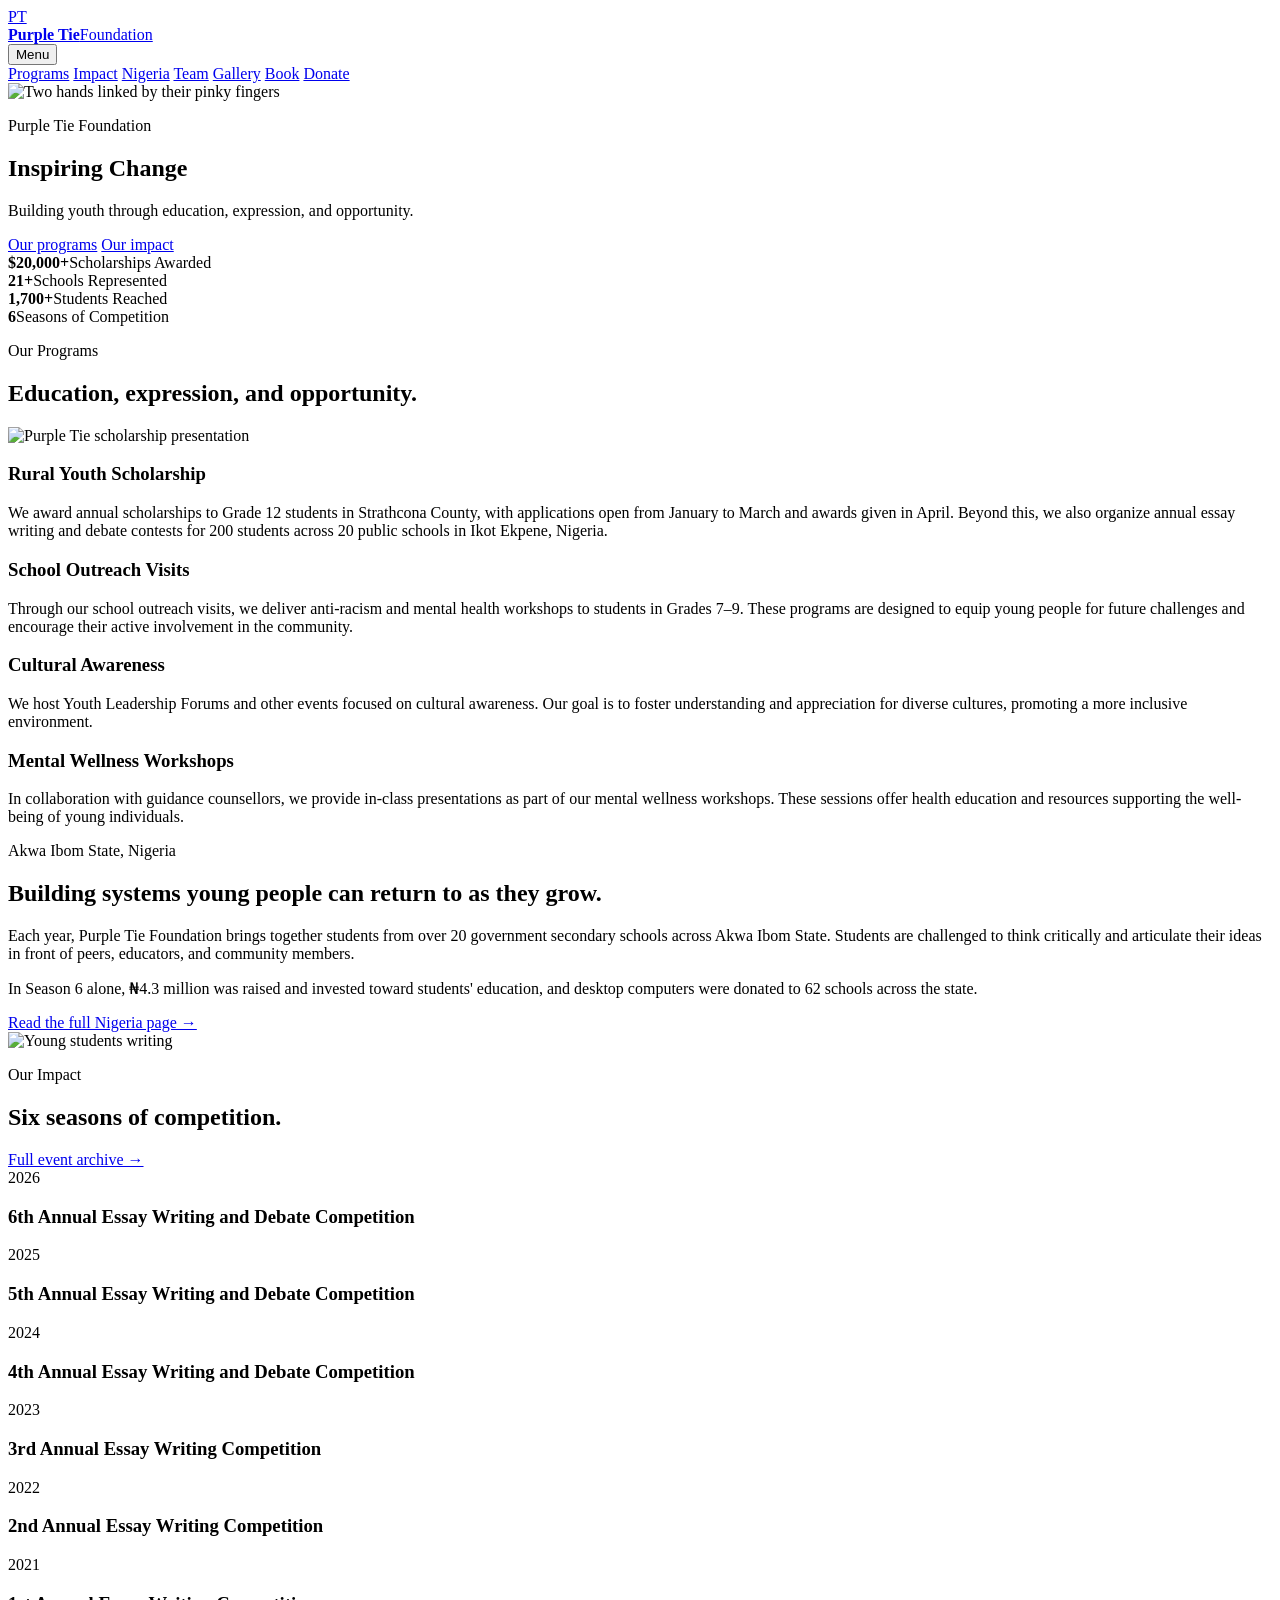
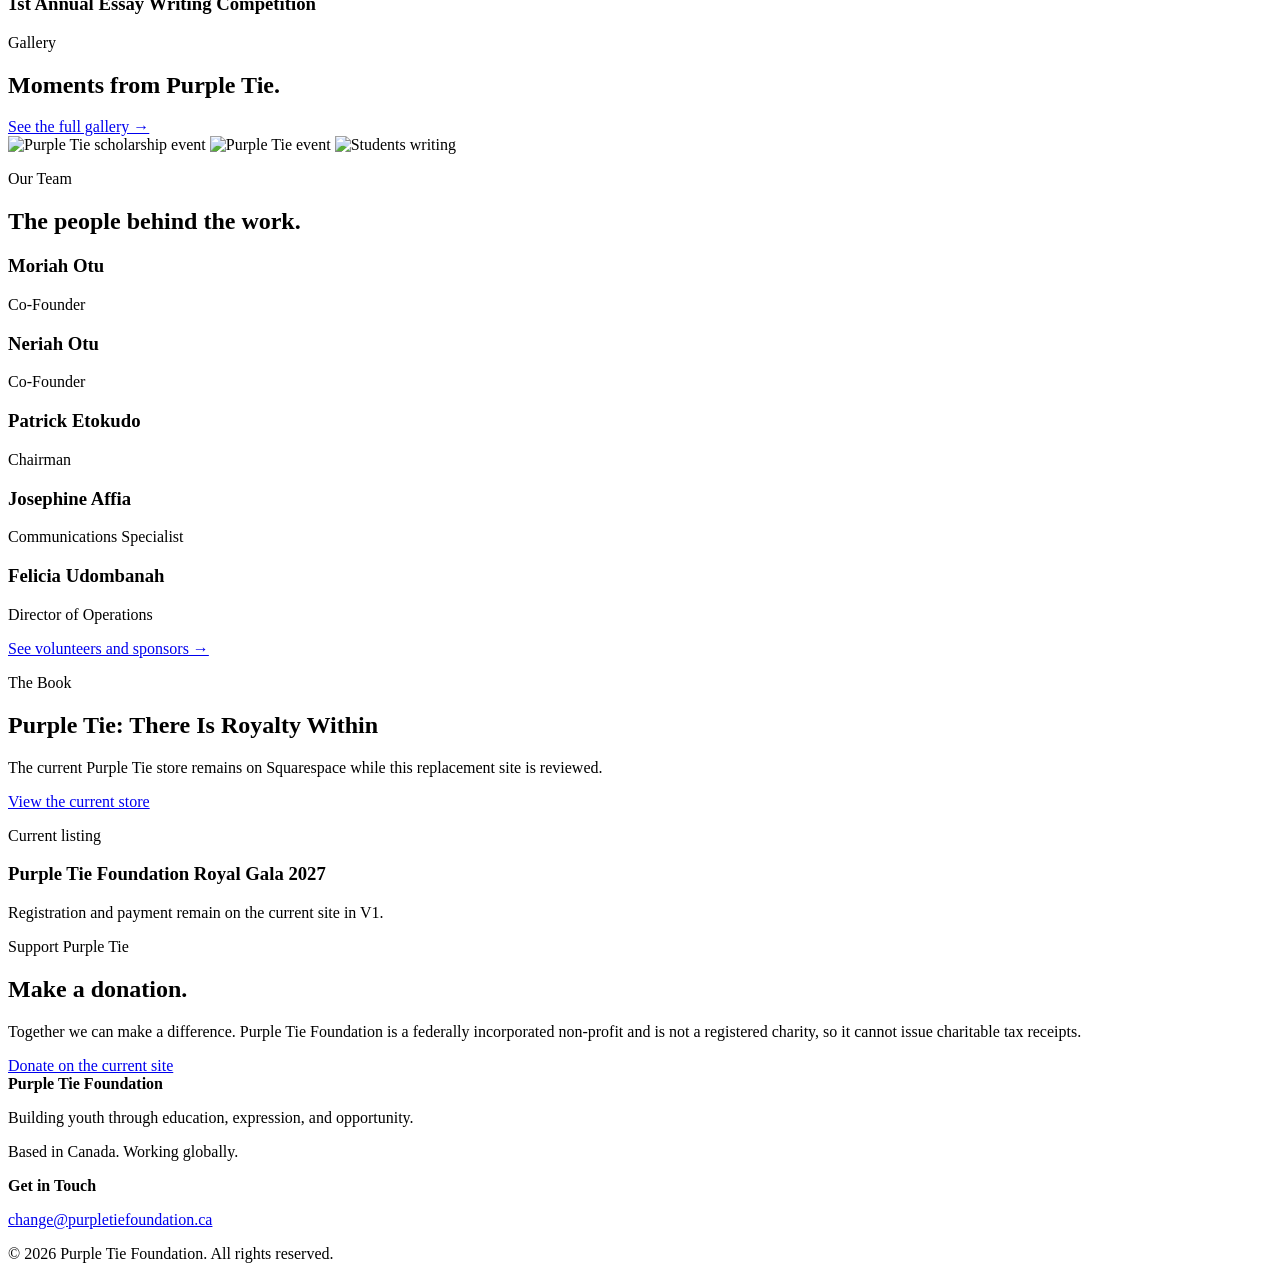
==== index.html @ b8f8f9c7 "Build Purple Tie V1 homepage" ====
<!doctype html>
<html lang="en">
<head>
  <meta charset="utf-8">
  <meta name="viewport" content="width=device-width,initial-scale=1">
  <title>Purple Tie Foundation</title>
  <meta name="description" content="Building youth through education, expression, and opportunity. Based in Canada. Working globally.">
  <link rel="stylesheet" href="styles.css">
</head>
<body>
<header class="site-header">
  <div class="wrap nav-wrap">
    <a class="brand" href="#top" aria-label="Purple Tie Foundation home">
      <div class="brand-lockup">
        <div class="brand-icon">PT</div>
        <div><strong>Purple Tie</strong><span>Foundation</span></div>
      </div>
    </a>
    <button class="menu-btn" aria-expanded="false">Menu</button>
    <nav class="site-nav">
      <a href="#programs">Programs</a>
      <a href="#impact">Impact</a>
      <a href="#nigeria">Nigeria</a>
      <a href="#team">Team</a>
      <a href="#gallery">Gallery</a>
      <a href="#book">Book</a>
      <a class="pill" href="#donate">Donate</a>
    </nav>
  </div>
</header>

<main>
<section id="top" class="hero">
  <img src="https://images.squarespace-cdn.com/content/v1/6232d7e2952a2a7e6d6e3859/1778612240533-BHUPZB5WXFE64J3BZ0YS/image-asset.jpeg" alt="Two hands linked by their pinky fingers">
  <div class="overlay"></div>
  <div class="wrap hero-copy">
    <p class="eyebrow">Purple Tie Foundation</p>
    <h1>Inspiring Change</h1>
    <p>Building youth through education, expression, and opportunity.</p>
    <div class="actions">
      <a class="btn primary" href="#programs">Our programs</a>
      <a class="btn secondary" href="#impact">Our impact</a>
    </div>
  </div>
</section>

<section class="stats">
  <div class="wrap stats-grid">
    <div><strong>$20,000+</strong><span>Scholarships Awarded</span></div>
    <div><strong>21+</strong><span>Schools Represented</span></div>
    <div><strong>1,700+</strong><span>Students Reached</span></div>
    <div><strong>6</strong><span>Seasons of Competition</span></div>
  </div>
</section>

<section id="programs" class="section">
  <div class="wrap">
    <div class="section-intro">
      <p class="eyebrow purple">Our Programs</p>
      <h2>Education, expression, and opportunity.</h2>
    </div>
    <div class="program-grid">
      <article class="program feature">
        <img src="https://images.squarespace-cdn.com/content/v1/6232d7e2952a2a7e6d6e3859/8903e70a-5814-4324-984a-b84e3a9d765e/3c7d9830-f735-4ca2-94e5-3e900692ad27.JPG" alt="Purple Tie scholarship presentation">
        <div class="program-copy">
          <h3>Rural Youth Scholarship</h3>
          <p>We award annual scholarships to Grade 12 students in Strathcona County, with applications open from January to March and awards given in April. Beyond this, we also organize annual essay writing and debate contests for 200 students across 20 public schools in Ikot Ekpene, Nigeria.</p>
        </div>
      </article>
      <article class="program"><div class="program-copy"><h3>School Outreach Visits</h3><p>Through our school outreach visits, we deliver anti-racism and mental health workshops to students in Grades 7–9. These programs are designed to equip young people for future challenges and encourage their active involvement in the community.</p></div></article>
      <article class="program"><div class="program-copy"><h3>Cultural Awareness</h3><p>We host Youth Leadership Forums and other events focused on cultural awareness. Our goal is to foster understanding and appreciation for diverse cultures, promoting a more inclusive environment.</p></div></article>
      <article class="program"><div class="program-copy"><h3>Mental Wellness Workshops</h3><p>In collaboration with guidance counsellors, we provide in-class presentations as part of our mental wellness workshops. These sessions offer health education and resources supporting the well-being of young individuals.</p></div></article>
    </div>
  </div>
</section>

<section id="nigeria" class="section dark">
  <div class="wrap split">
    <div>
      <p class="eyebrow lilac">Akwa Ibom State, Nigeria</p>
      <h2>Building systems young people can return to as they grow.</h2>
      <p>Each year, Purple Tie Foundation brings together students from over 20 government secondary schools across Akwa Ibom State. Students are challenged to think critically and articulate their ideas in front of peers, educators, and community members.</p>
      <p>In Season 6 alone, ₦4.3 million was raised and invested toward students' education, and desktop computers were donated to 62 schools across the state.</p>
      <a href="https://purpletie.ca/nigeria" class="text-link">Read the full Nigeria page →</a>
    </div>
    <img src="https://images.squarespace-cdn.com/content/v1/6232d7e2952a2a7e6d6e3859/1747883293869-VFDRYQ2UCOYROM2A7HN0/unsplash-image-O5EMzfdxedg.jpg" alt="Young students writing">
  </div>
</section>

<section id="impact" class="section">
  <div class="wrap">
    <div class="section-intro row">
      <div><p class="eyebrow purple">Our Impact</p><h2>Six seasons of competition.</h2></div>
      <a href="https://purpletie.ca/impact" class="text-link">Full event archive →</a>
    </div>
    <div class="timeline">
      <article><span>2026</span><h3>6th Annual Essay Writing and Debate Competition</h3></article>
      <article><span>2025</span><h3>5th Annual Essay Writing and Debate Competition</h3></article>
      <article><span>2024</span><h3>4th Annual Essay Writing and Debate Competition</h3></article>
      <article><span>2023</span><h3>3rd Annual Essay Writing Competition</h3></article>
      <article><span>2022</span><h3>2nd Annual Essay Writing Competition</h3></article>
      <article><span>2021</span><h3>1st Annual Essay Writing Competition</h3></article>
    </div>
  </div>
</section>

<section id="gallery" class="section soft">
  <div class="wrap">
    <div class="section-intro row">
      <div><p class="eyebrow purple">Gallery</p><h2>Moments from Purple Tie.</h2></div>
      <a href="https://purpletie.ca/gallery" class="text-link">See the full gallery →</a>
    </div>
    <div class="gallery">
      <img src="https://images.squarespace-cdn.com/content/v1/6232d7e2952a2a7e6d6e3859/8903e70a-5814-4324-984a-b84e3a9d765e/3c7d9830-f735-4ca2-94e5-3e900692ad27.JPG" alt="Purple Tie scholarship event">
      <img src="https://images.squarespace-cdn.com/content/v1/6232d7e2952a2a7e6d6e3859/e975f7cb-7418-40a0-b34a-29a72ca62931/websize-Pelumiark_27-05-2024-07-22-29-Edit.jpg" alt="Purple Tie event">
      <img src="https://images.squarespace-cdn.com/content/v1/6232d7e2952a2a7e6d6e3859/1747883293869-VFDRYQ2UCOYROM2A7HN0/unsplash-image-O5EMzfdxedg.jpg" alt="Students writing">
    </div>
  </div>
</section>

<section id="team" class="section">
  <div class="wrap">
    <div class="section-intro"><p class="eyebrow purple">Our Team</p><h2>The people behind the work.</h2></div>
    <div class="team-grid">
      <article><h3>Moriah Otu</h3><p>Co-Founder</p></article>
      <article><h3>Neriah Otu</h3><p>Co-Founder</p></article>
      <article><h3>Patrick Etokudo</h3><p>Chairman</p></article>
      <article><h3>Josephine Affia</h3><p>Communications Specialist</p></article>
      <article><h3>Felicia Udombanah</h3><p>Director of Operations</p></article>
    </div>
    <p class="center"><a href="https://purpletie.ca/our-team" class="text-link">See volunteers and sponsors →</a></p>
  </div>
</section>

<section id="book" class="section book">
  <div class="wrap split">
    <div>
      <p class="eyebrow lilac">The Book</p>
      <h2>Purple Tie: There Is Royalty Within</h2>
      <p>The current Purple Tie store remains on Squarespace while this replacement site is reviewed.</p>
      <a class="btn light" href="https://purpletie.ca/the-book">View the current store</a>
    </div>
    <div class="book-card">
      <p class="mini">Current listing</p>
      <h3>Purple Tie Foundation Royal Gala 2027</h3>
      <p>Registration and payment remain on the current site in V1.</p>
    </div>
  </div>
</section>

<section id="donate" class="section donate">
  <div class="wrap narrow">
    <p class="eyebrow purple">Support Purple Tie</p>
    <h2>Make a donation.</h2>
    <p>Together we can make a difference. Purple Tie Foundation is a federally incorporated non-profit and is not a registered charity, so it cannot issue charitable tax receipts.</p>
    <a class="btn primary" href="https://purpletie.ca/donate">Donate on the current site</a>
  </div>
</section>
</main>

<footer>
  <div class="wrap footer-grid">
    <div><strong>Purple Tie Foundation</strong><p>Building youth through education, expression, and opportunity.</p><p>Based in Canada. Working globally.</p></div>
    <div><strong>Get in Touch</strong><p><a href="mailto:change@purpletiefoundation.ca">change@purpletiefoundation.ca</a></p></div>
  </div>
  <div class="wrap copyright">© 2026 Purple Tie Foundation. All rights reserved.</div>
</footer>
<script src="script.js"></script>
</body>
</html>
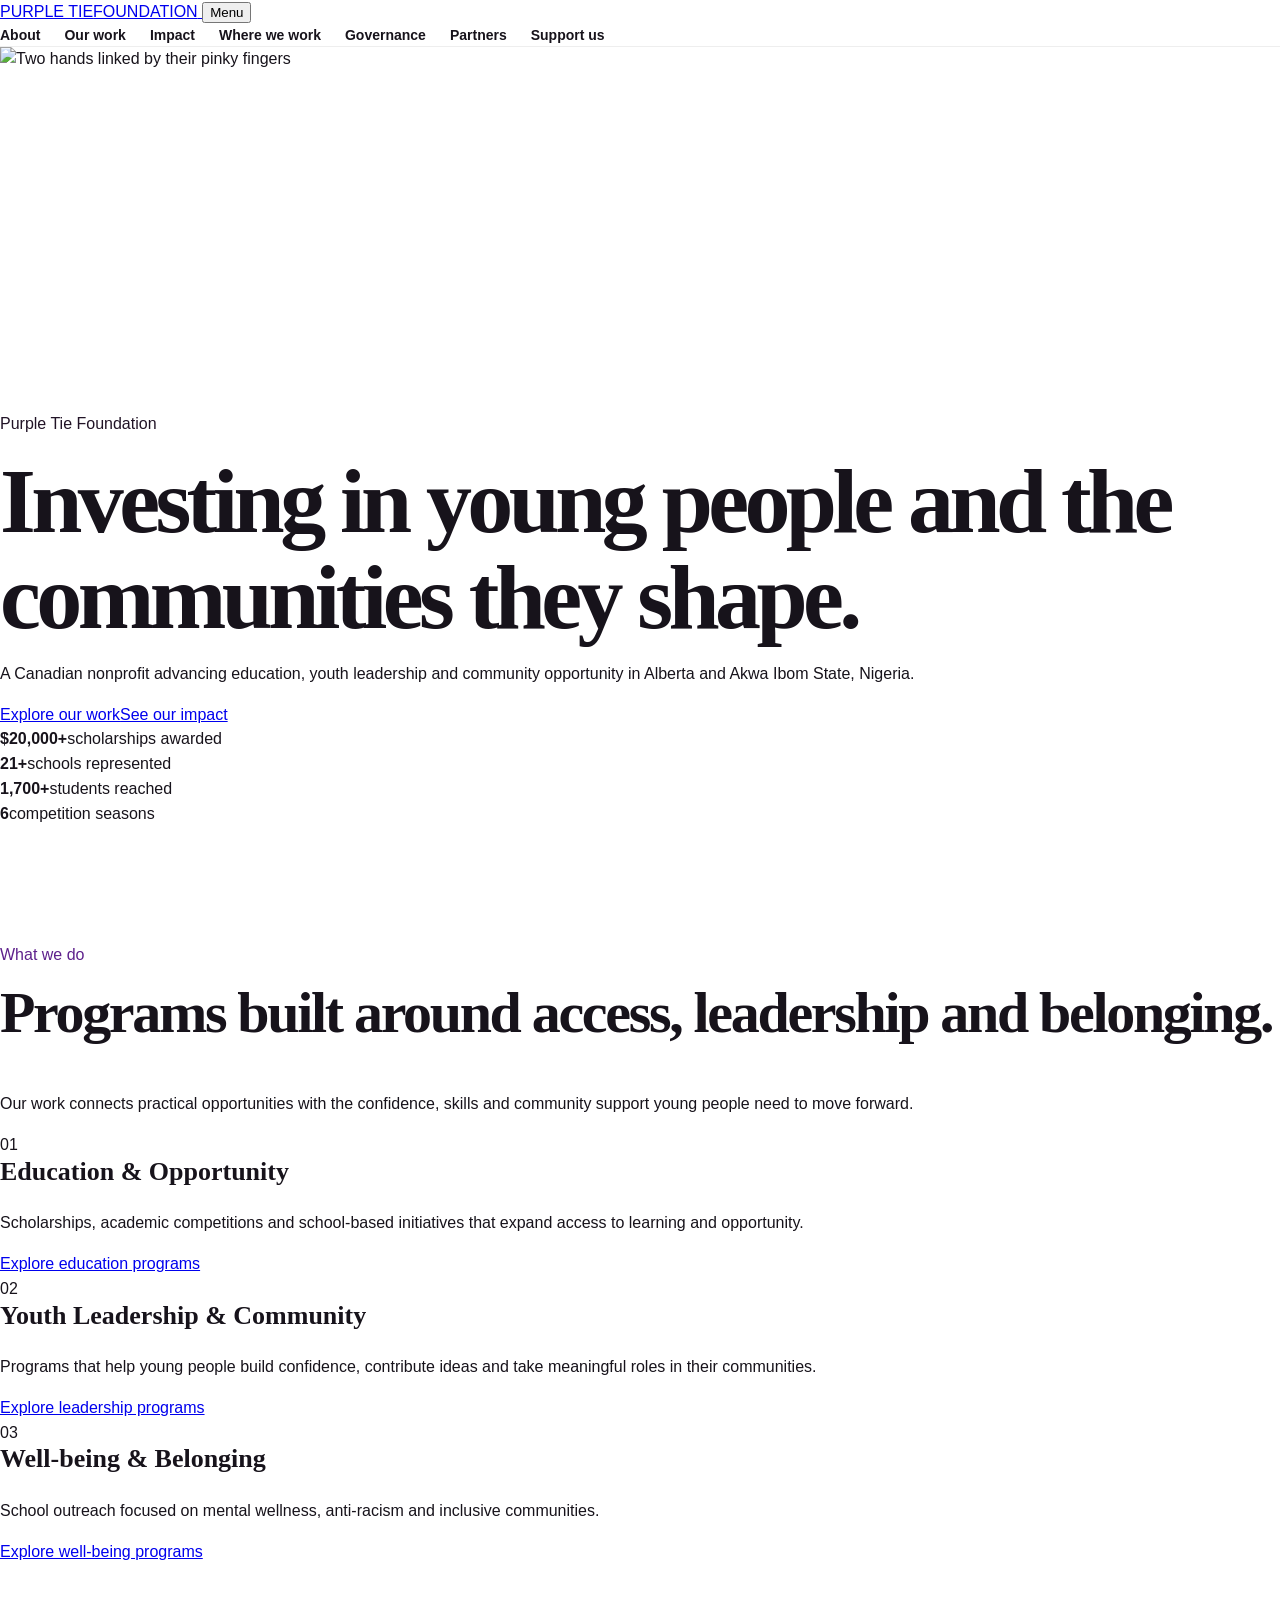
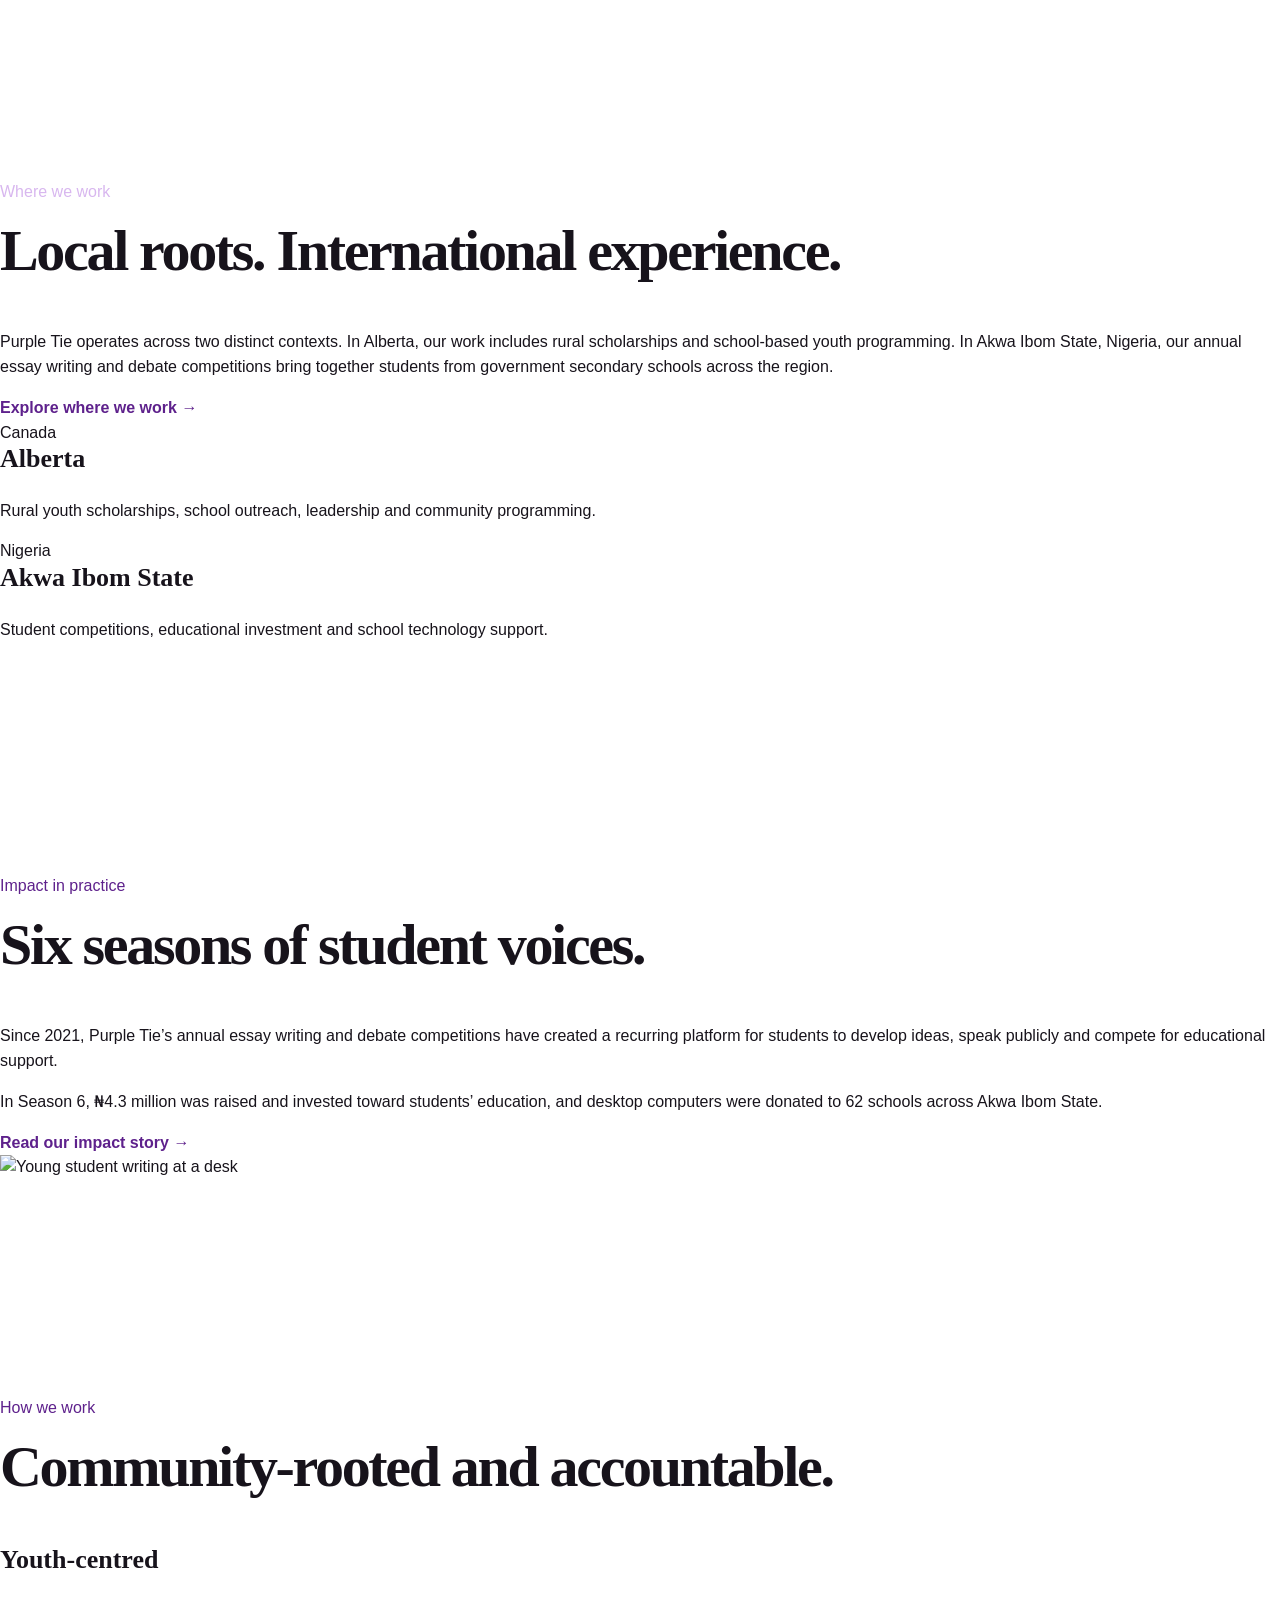
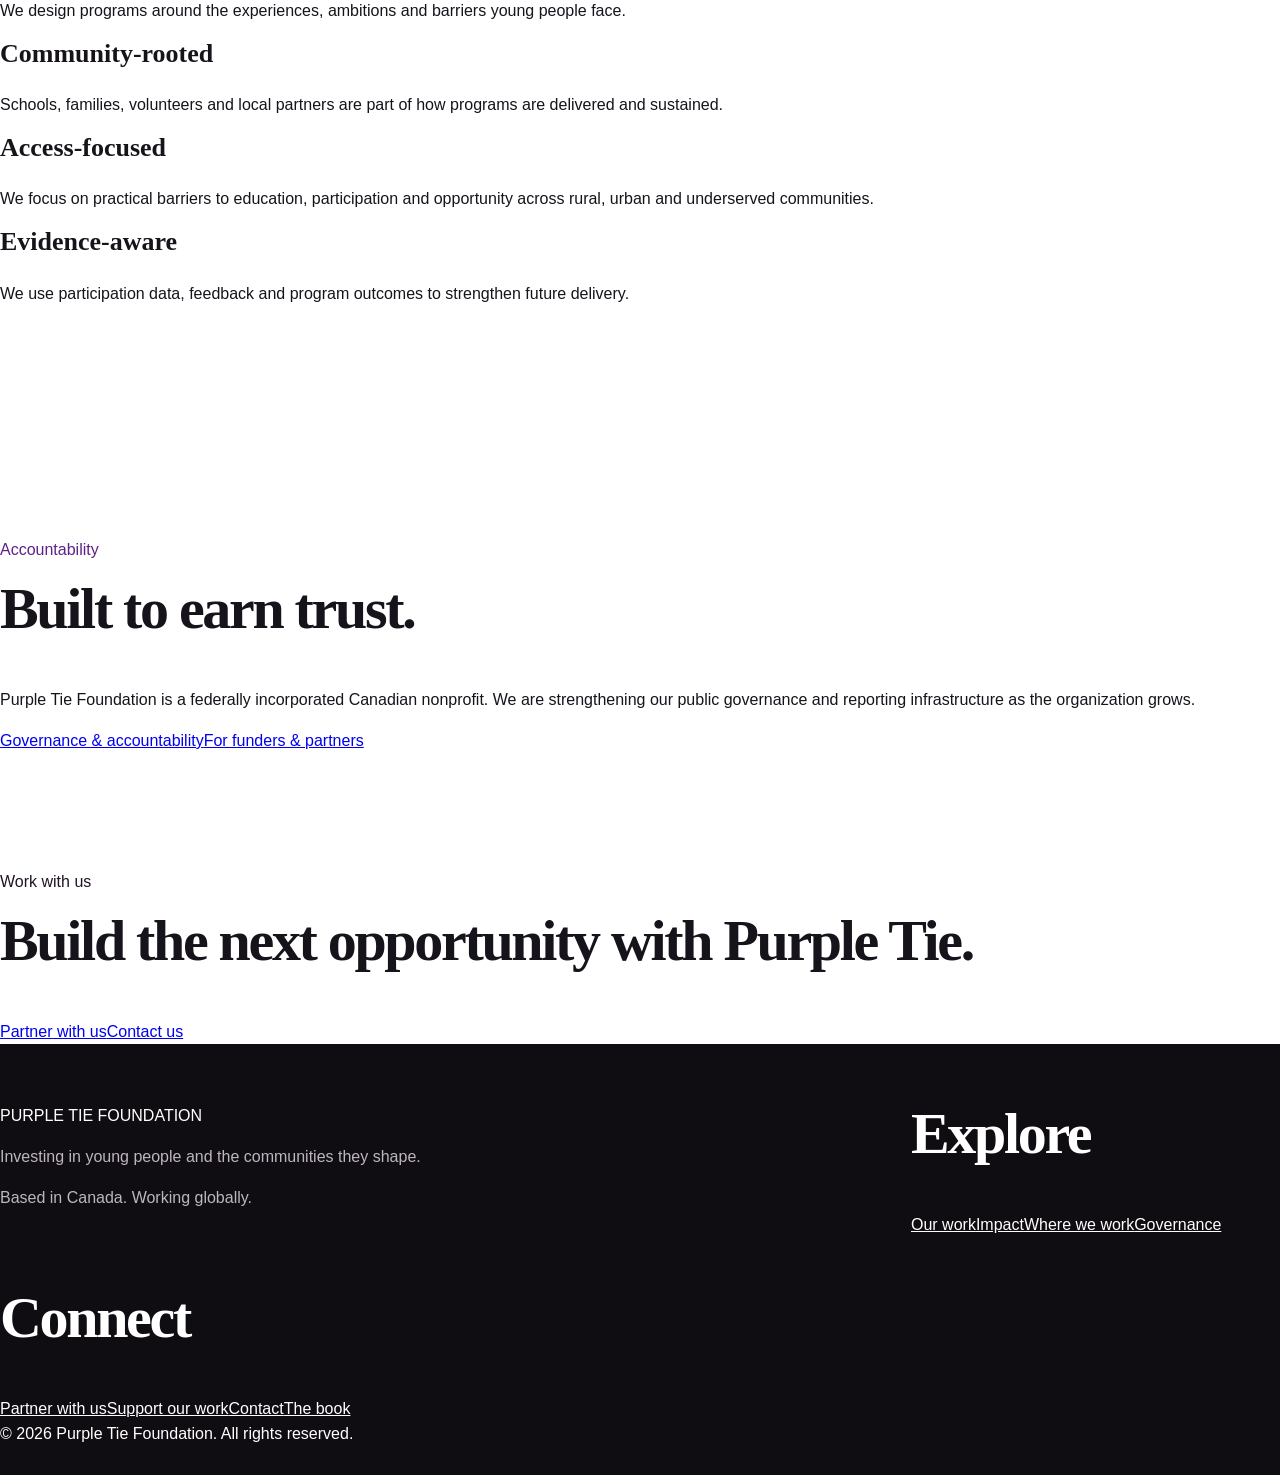
==== commit c3bacd23: "Rebuild index.html for institutional multi-page site" ====
--- a/index.html
+++ b/index.html
@@ -1,170 +1,106 @@
-<!doctype html>
-<html lang="en">
-<head>
-  <meta charset="utf-8">
-  <meta name="viewport" content="width=device-width,initial-scale=1">
-  <title>Purple Tie Foundation</title>
-  <meta name="description" content="Building youth through education, expression, and opportunity. Based in Canada. Working globally.">
-  <link rel="stylesheet" href="styles.css">
-</head>
-<body>
-<header class="site-header">
-  <div class="wrap nav-wrap">
-    <a class="brand" href="#top" aria-label="Purple Tie Foundation home">
-      <div class="brand-lockup">
-        <div class="brand-icon">PT</div>
-        <div><strong>Purple Tie</strong><span>Foundation</span></div>
-      </div>
+<!doctype html><html lang="en"><head>
+<meta charset="utf-8"><meta name="viewport" content="width=device-width,initial-scale=1">
+<title>Home | Purple Tie Foundation</title>
+<meta name="description" content="Purple Tie Foundation invests in young people through education, leadership, community programs and opportunity in Alberta and Akwa Ibom State, Nigeria.">
+<link rel="stylesheet" href="styles.css">
+</head><body><header class="site-header">
+  <div class="shell nav-shell">
+    <a class="wordmark" href="index.html" aria-label="Purple Tie Foundation home">
+      <span class="wordmark-main">PURPLE TIE</span><span class="wordmark-sub">FOUNDATION</span>
     </a>
-    <button class="menu-btn" aria-expanded="false">Menu</button>
-    <nav class="site-nav">
-      <a href="#programs">Programs</a>
-      <a href="#impact">Impact</a>
-      <a href="#nigeria">Nigeria</a>
-      <a href="#team">Team</a>
-      <a href="#gallery">Gallery</a>
-      <a href="#book">Book</a>
-      <a class="pill" href="#donate">Donate</a>
+    <button class="menu-toggle" aria-expanded="false" aria-controls="site-nav">Menu</button>
+    <nav id="site-nav" class="site-nav" aria-label="Primary navigation">
+      <a href="about.html">About</a>
+      <a href="programs.html">Our work</a>
+      <a href="impact.html">Impact</a>
+      <a href="where-we-work.html">Where we work</a>
+      <a href="governance.html">Governance</a>
+      <a href="partners.html">Partners</a>
+      <a class="nav-button" href="support.html">Support us</a>
     </nav>
   </div>
 </header>
+<main>
+<section class="hero">
+  <img class="hero-image" src="https://images.squarespace-cdn.com/content/v1/6232d7e2952a2a7e6d6e3859/1778612240533-BHUPZB5WXFE64J3BZ0YS/image-asset.jpeg" alt="Two hands linked by their pinky fingers">
+  <div class="hero-overlay"></div>
+  <div class="shell hero-content">
+    <p class="kicker light">Purple Tie Foundation</p>
+    <h1>Investing in young people and the communities they shape.</h1>
+    <p class="hero-lede">A Canadian nonprofit advancing education, youth leadership and community opportunity in Alberta and Akwa Ibom State, Nigeria.</p>
+    <div class="button-row"><a class="button button-light" href="programs.html">Explore our work</a><a class="button button-outline" href="impact.html">See our impact</a></div>
+  </div>
+</section>
 
-<main>
-<section id="top" class="hero">
-  <img src="https://images.squarespace-cdn.com/content/v1/6232d7e2952a2a7e6d6e3859/1778612240533-BHUPZB5WXFE64J3BZ0YS/image-asset.jpeg" alt="Two hands linked by their pinky fingers">
-  <div class="overlay"></div>
-  <div class="wrap hero-copy">
-    <p class="eyebrow">Purple Tie Foundation</p>
-    <h1>Inspiring Change</h1>
-    <p>Building youth through education, expression, and opportunity.</p>
-    <div class="actions">
-      <a class="btn primary" href="#programs">Our programs</a>
-      <a class="btn secondary" href="#impact">Our impact</a>
+<section class="proof-band">
+  <div class="shell proof-grid">
+    <div><strong>$20,000+</strong><span>scholarships awarded</span></div>
+    <div><strong>21+</strong><span>schools represented</span></div>
+    <div><strong>1,700+</strong><span>students reached</span></div>
+    <div><strong>6</strong><span>competition seasons</span></div>
+  </div>
+</section>
+
+<section class="section">
+  <div class="shell">
+    <div class="section-heading split-heading"><div><p class="kicker purple">What we do</p><h2>Programs built around access, leadership and belonging.</h2></div><p>Our work connects practical opportunities with the confidence, skills and community support young people need to move forward.</p></div>
+    <div class="pillar-grid">
+      <article class="pillar"><span>01</span><h3>Education & Opportunity</h3><p>Scholarships, academic competitions and school-based initiatives that expand access to learning and opportunity.</p><a href="programs.html#education">Explore education programs</a></article>
+      <article class="pillar"><span>02</span><h3>Youth Leadership & Community</h3><p>Programs that help young people build confidence, contribute ideas and take meaningful roles in their communities.</p><a href="programs.html#leadership">Explore leadership programs</a></article>
+      <article class="pillar"><span>03</span><h3>Well-being & Belonging</h3><p>School outreach focused on mental wellness, anti-racism and inclusive communities.</p><a href="programs.html#wellbeing">Explore well-being programs</a></article>
     </div>
   </div>
 </section>
 
-<section class="stats">
-  <div class="wrap stats-grid">
-    <div><strong>$20,000+</strong><span>Scholarships Awarded</span></div>
-    <div><strong>21+</strong><span>Schools Represented</span></div>
-    <div><strong>1,700+</strong><span>Students Reached</span></div>
-    <div><strong>6</strong><span>Seasons of Competition</span></div>
+<section class="section dark-section">
+  <div class="shell location-feature">
+    <div><p class="kicker lilac">Where we work</p><h2>Local roots. International experience.</h2><p>Purple Tie operates across two distinct contexts. In Alberta, our work includes rural scholarships and school-based youth programming. In Akwa Ibom State, Nigeria, our annual essay writing and debate competitions bring together students from government secondary schools across the region.</p><a class="text-link light-link" href="where-we-work.html">Explore where we work →</a></div>
+    <div class="location-cards"><article><span>Canada</span><h3>Alberta</h3><p>Rural youth scholarships, school outreach, leadership and community programming.</p></article><article><span>Nigeria</span><h3>Akwa Ibom State</h3><p>Student competitions, educational investment and school technology support.</p></article></div>
   </div>
 </section>
 
-<section id="programs" class="section">
-  <div class="wrap">
-    <div class="section-intro">
-      <p class="eyebrow purple">Our Programs</p>
-      <h2>Education, expression, and opportunity.</h2>
-    </div>
-    <div class="program-grid">
-      <article class="program feature">
-        <img src="https://images.squarespace-cdn.com/content/v1/6232d7e2952a2a7e6d6e3859/8903e70a-5814-4324-984a-b84e3a9d765e/3c7d9830-f735-4ca2-94e5-3e900692ad27.JPG" alt="Purple Tie scholarship presentation">
-        <div class="program-copy">
-          <h3>Rural Youth Scholarship</h3>
-          <p>We award annual scholarships to Grade 12 students in Strathcona County, with applications open from January to March and awards given in April. Beyond this, we also organize annual essay writing and debate contests for 200 students across 20 public schools in Ikot Ekpene, Nigeria.</p>
-        </div>
-      </article>
-      <article class="program"><div class="program-copy"><h3>School Outreach Visits</h3><p>Through our school outreach visits, we deliver anti-racism and mental health workshops to students in Grades 7–9. These programs are designed to equip young people for future challenges and encourage their active involvement in the community.</p></div></article>
-      <article class="program"><div class="program-copy"><h3>Cultural Awareness</h3><p>We host Youth Leadership Forums and other events focused on cultural awareness. Our goal is to foster understanding and appreciation for diverse cultures, promoting a more inclusive environment.</p></div></article>
-      <article class="program"><div class="program-copy"><h3>Mental Wellness Workshops</h3><p>In collaboration with guidance counsellors, we provide in-class presentations as part of our mental wellness workshops. These sessions offer health education and resources supporting the well-being of young individuals.</p></div></article>
+<section class="section">
+ <div class="shell story-grid">
+   <div><p class="kicker purple">Impact in practice</p><h2>Six seasons of student voices.</h2><p>Since 2021, Purple Tie’s annual essay writing and debate competitions have created a recurring platform for students to develop ideas, speak publicly and compete for educational support.</p><p>In Season 6, ₦4.3 million was raised and invested toward students’ education, and desktop computers were donated to 62 schools across Akwa Ibom State.</p><a class="text-link" href="impact.html">Read our impact story →</a></div>
+   <img src="https://images.squarespace-cdn.com/content/v1/6232d7e2952a2a7e6d6e3859/1747883293869-VFDRYQ2UCOYROM2A7HN0/unsplash-image-O5EMzfdxedg.jpg" alt="Young student writing at a desk">
+ </div>
+</section>
+
+<section class="section soft-section">
+  <div class="shell">
+    <div class="section-heading"><p class="kicker purple">How we work</p><h2>Community-rooted and accountable.</h2></div>
+    <div class="approach-grid">
+      <article><h3>Youth-centred</h3><p>We design programs around the experiences, ambitions and barriers young people face.</p></article>
+      <article><h3>Community-rooted</h3><p>Schools, families, volunteers and local partners are part of how programs are delivered and sustained.</p></article>
+      <article><h3>Access-focused</h3><p>We focus on practical barriers to education, participation and opportunity across rural, urban and underserved communities.</p></article>
+      <article><h3>Evidence-aware</h3><p>We use participation data, feedback and program outcomes to strengthen future delivery.</p></article>
     </div>
   </div>
 </section>
 
-<section id="nigeria" class="section dark">
-  <div class="wrap split">
-    <div>
-      <p class="eyebrow lilac">Akwa Ibom State, Nigeria</p>
-      <h2>Building systems young people can return to as they grow.</h2>
-      <p>Each year, Purple Tie Foundation brings together students from over 20 government secondary schools across Akwa Ibom State. Students are challenged to think critically and articulate their ideas in front of peers, educators, and community members.</p>
-      <p>In Season 6 alone, ₦4.3 million was raised and invested toward students' education, and desktop computers were donated to 62 schools across the state.</p>
-      <a href="https://purpletie.ca/nigeria" class="text-link">Read the full Nigeria page →</a>
-    </div>
-    <img src="https://images.squarespace-cdn.com/content/v1/6232d7e2952a2a7e6d6e3859/1747883293869-VFDRYQ2UCOYROM2A7HN0/unsplash-image-O5EMzfdxedg.jpg" alt="Young students writing">
+<section class="section compact-section">
+  <div class="shell accountability">
+    <div><p class="kicker purple">Accountability</p><h2>Built to earn trust.</h2></div>
+    <div><p>Purple Tie Foundation is a federally incorporated Canadian nonprofit. We are strengthening our public governance and reporting infrastructure as the organization grows.</p><div class="inline-links"><a href="governance.html">Governance & accountability</a><a href="partners.html">For funders & partners</a></div></div>
   </div>
 </section>
 
-<section id="impact" class="section">
-  <div class="wrap">
-    <div class="section-intro row">
-      <div><p class="eyebrow purple">Our Impact</p><h2>Six seasons of competition.</h2></div>
-      <a href="https://purpletie.ca/impact" class="text-link">Full event archive →</a>
+<section class="cta-section"><div class="shell cta-inner"><div><p class="kicker light">Work with us</p><h2>Build the next opportunity with Purple Tie.</h2></div><div class="button-row"><a class="button button-light" href="partners.html">Partner with us</a><a class="button button-outline" href="contact.html">Contact us</a></div></div></section>
+</main><footer class="site-footer">
+  <div class="shell footer-grid">
+    <div>
+      <div class="footer-wordmark">PURPLE TIE FOUNDATION</div>
+      <p>Investing in young people and the communities they shape.</p>
+      <p class="muted-light">Based in Canada. Working globally.</p>
     </div>
-    <div class="timeline">
-      <article><span>2026</span><h3>6th Annual Essay Writing and Debate Competition</h3></article>
-      <article><span>2025</span><h3>5th Annual Essay Writing and Debate Competition</h3></article>
-      <article><span>2024</span><h3>4th Annual Essay Writing and Debate Competition</h3></article>
-      <article><span>2023</span><h3>3rd Annual Essay Writing Competition</h3></article>
-      <article><span>2022</span><h3>2nd Annual Essay Writing Competition</h3></article>
-      <article><span>2021</span><h3>1st Annual Essay Writing Competition</h3></article>
+    <div>
+      <h2>Explore</h2>
+      <a href="programs.html">Our work</a><a href="impact.html">Impact</a><a href="where-we-work.html">Where we work</a><a href="governance.html">Governance</a>
+    </div>
+    <div>
+      <h2>Connect</h2>
+      <a href="partners.html">Partner with us</a><a href="support.html">Support our work</a><a href="contact.html">Contact</a><a href="book.html">The book</a>
     </div>
   </div>
-</section>
-
-<section id="gallery" class="section soft">
-  <div class="wrap">
-    <div class="section-intro row">
-      <div><p class="eyebrow purple">Gallery</p><h2>Moments from Purple Tie.</h2></div>
-      <a href="https://purpletie.ca/gallery" class="text-link">See the full gallery →</a>
-    </div>
-    <div class="gallery">
-      <img src="https://images.squarespace-cdn.com/content/v1/6232d7e2952a2a7e6d6e3859/8903e70a-5814-4324-984a-b84e3a9d765e/3c7d9830-f735-4ca2-94e5-3e900692ad27.JPG" alt="Purple Tie scholarship event">
-      <img src="https://images.squarespace-cdn.com/content/v1/6232d7e2952a2a7e6d6e3859/e975f7cb-7418-40a0-b34a-29a72ca62931/websize-Pelumiark_27-05-2024-07-22-29-Edit.jpg" alt="Purple Tie event">
-      <img src="https://images.squarespace-cdn.com/content/v1/6232d7e2952a2a7e6d6e3859/1747883293869-VFDRYQ2UCOYROM2A7HN0/unsplash-image-O5EMzfdxedg.jpg" alt="Students writing">
-    </div>
-  </div>
-</section>
-
-<section id="team" class="section">
-  <div class="wrap">
-    <div class="section-intro"><p class="eyebrow purple">Our Team</p><h2>The people behind the work.</h2></div>
-    <div class="team-grid">
-      <article><h3>Moriah Otu</h3><p>Co-Founder</p></article>
-      <article><h3>Neriah Otu</h3><p>Co-Founder</p></article>
-      <article><h3>Patrick Etokudo</h3><p>Chairman</p></article>
-      <article><h3>Josephine Affia</h3><p>Communications Specialist</p></article>
-      <article><h3>Felicia Udombanah</h3><p>Director of Operations</p></article>
-    </div>
-    <p class="center"><a href="https://purpletie.ca/our-team" class="text-link">See volunteers and sponsors →</a></p>
-  </div>
-</section>
-
-<section id="book" class="section book">
-  <div class="wrap split">
-    <div>
-      <p class="eyebrow lilac">The Book</p>
-      <h2>Purple Tie: There Is Royalty Within</h2>
-      <p>The current Purple Tie store remains on Squarespace while this replacement site is reviewed.</p>
-      <a class="btn light" href="https://purpletie.ca/the-book">View the current store</a>
-    </div>
-    <div class="book-card">
-      <p class="mini">Current listing</p>
-      <h3>Purple Tie Foundation Royal Gala 2027</h3>
-      <p>Registration and payment remain on the current site in V1.</p>
-    </div>
-  </div>
-</section>
-
-<section id="donate" class="section donate">
-  <div class="wrap narrow">
-    <p class="eyebrow purple">Support Purple Tie</p>
-    <h2>Make a donation.</h2>
-    <p>Together we can make a difference. Purple Tie Foundation is a federally incorporated non-profit and is not a registered charity, so it cannot issue charitable tax receipts.</p>
-    <a class="btn primary" href="https://purpletie.ca/donate">Donate on the current site</a>
-  </div>
-</section>
-</main>
-
-<footer>
-  <div class="wrap footer-grid">
-    <div><strong>Purple Tie Foundation</strong><p>Building youth through education, expression, and opportunity.</p><p>Based in Canada. Working globally.</p></div>
-    <div><strong>Get in Touch</strong><p><a href="mailto:change@purpletiefoundation.ca">change@purpletiefoundation.ca</a></p></div>
-  </div>
-  <div class="wrap copyright">© 2026 Purple Tie Foundation. All rights reserved.</div>
-</footer>
-<script src="script.js"></script>
-</body>
-</html>+  <div class="shell footer-bottom">© 2026 Purple Tie Foundation. All rights reserved.</div>
+</footer><script src="script.js"></script></body></html>
--- a/styles.css
+++ b/styles.css
@@ -0,0 +1 @@
+:root{--purple:#5e218c;--purple2:#7a35a8;--ink:#17131b;--muted:#6b6470;--soft:#f7f2f8;--line:#eadff0;--dark:#211326;--lilac:#d8b7ef;--max:1180px}*{box-sizing:border-box}html{scroll-behavior:smooth}body{margin:0;font-family:Inter,ui-sans-serif,-apple-system,BlinkMacSystemFont,"Segoe UI",sans-serif;color:var(--ink);line-height:1.55;background:#fff}img{max-width:100%;display:block}.wrap{width:min(var(--max),calc(100% - 40px));margin:auto}.narrow{max-width:760px}.site-header{position:sticky;top:0;z-index:20;background:rgba(255,255,255,.95);backdrop-filter:blur(12px);border-bottom:1px solid #eee}.nav-wrap{min-height:76px;display:flex;align-items:center;justify-content:space-between;gap:24px}.brand{text-decoration:none;color:inherit}.brand-lockup{display:flex;align-items:center;gap:12px}.brand-lockup>div:last-child{display:grid;line-height:1.05}.brand-lockup strong{font-size:18px}.brand-lockup span{font-size:11px;letter-spacing:.14em;text-transform:uppercase;color:var(--muted);margin-top:4px}.brand-icon{width:44px;height:44px;border-radius:50%;display:grid;place-items:center;background:var(--purple);color:#fff;font-weight:850}.site-nav{display:flex;align-items:center;gap:24px}.site-nav a{text-decoration:none;color:var(--ink);font-size:14px;font-weight:700}.site-nav a:hover{color:var(--purple)}.pill{padding:10px 16px;border-radius:999px;background:var(--purple);color:#fff!important}.menu-btn{display:none}.hero{position:relative;min-height:680px;display:flex;align-items:end;overflow:hidden}.hero>img{position:absolute;inset:0;width:100%;height:100%;object-fit:cover}.overlay{position:absolute;inset:0;background:linear-gradient(90deg,rgba(17,10,20,.78),rgba(17,10,20,.42) 50%,rgba(17,10,20,.08)),linear-gradient(0deg,rgba(17,10,20,.4),transparent 50%)}.hero-copy{position:relative;color:#fff;padding:100px 0 80px}.eyebrow{font-size:12px;font-weight:850;letter-spacing:.17em;text-transform:uppercase;margin:0 0 14px}.purple{color:var(--purple)}.lilac{color:var(--lilac)}h1,h2,h3{font-family:Georgia,"Times New Roman",serif;line-height:1.05;margin-top:0}h1{font-size:clamp(56px,8vw,92px);letter-spacing:-.05em;margin-bottom:16px}h2{font-size:clamp(36px,5vw,58px);letter-spacing:-.04em}h3{font-size:26px}.hero-copy>p:not(.eyebrow){font-size:22px;max-width:640px}.actions{display:flex;gap:12px;flex-wrap:wrap;margin-top:30px}.btn{display:inline-flex;text-decoration:none;border-radius:999px;padding:14px 20px;font-weight:800}.primary{background:var(--purple);color:#fff}.secondary{border:1px solid rgba(255,255,255,.45);color:#fff;background:rgba(255,255,255,.08)}.light{background:#fff;color:var(--dark)}.stats{background:var(--dark);color:#fff;padding:28px 0}.stats-grid{display:grid;grid-template-columns:repeat(4,1fr);gap:20px}.stats-grid div{display:grid}.stats-grid strong{font-size:31px}.stats-grid span{font-size:13px;color:#d8cadd}.section{padding:100px 0}.section-intro{max-width:820px;margin-bottom:44px}.section-intro.row{max-width:none;display:flex;justify-content:space-between;gap:30px;align-items:end}.section-intro h2{margin-bottom:0}.program-grid{display:grid;grid-template-columns:repeat(2,1fr);gap:24px}.program{border:1px solid var(--line);border-radius:22px;overflow:hidden;background:#fff}.program.feature{grid-row:span 2}.program img{width:100%;height:320px;object-fit:cover}.program-copy{padding:26px}.program-copy p{color:var(--muted)}.dark{background:var(--dark);color:#fff}.split{display:grid;grid-template-columns:1.08fr .92fr;gap:70px;align-items:center}.split>img{width:100%;border-radius:28px;aspect-ratio:4/5;object-fit:cover}.dark .split p{color:#d8cadd;font-size:18px}.text-link{font-weight:800;color:var(--purple);text-decoration:none}.dark .text-link{color:var(--lilac)}.timeline{display:grid;grid-template-columns:repeat(3,1fr);gap:18px}.timeline article{padding:24px;border:1px solid var(--line);border-radius:18px}.timeline span{font-weight:900;color:var(--purple)}.timeline h3{font-size:22px;margin:10px 0 0}.soft{background:var(--soft)}.gallery{display:grid;grid-template-columns:1.3fr 1fr 1fr;gap:16px}.gallery img{width:100%;height:360px;object-fit:cover;border-radius:20px}.team-grid{display:grid;grid-template-columns:repeat(5,1fr);gap:14px}.team-grid article{padding:24px 18px;border-top:3px solid var(--purple);background:var(--soft);min-height:150px}.team-grid h3{font-size:22px;margin-bottom:8px}.team-grid p{margin:0;color:var(--muted)}.center{text-align:center;margin-top:28px}.book{background:linear-gradient(135deg,#4a156e,#24142a);color:#fff}.book .split p{color:#ddd0e4}.book-card{background:rgba(255,255,255,.1);border:1px solid rgba(255,255,255,.16);padding:30px;border-radius:24px}.mini{text-transform:uppercase;letter-spacing:.14em;font-size:12px!important;color:var(--lilac)!important}.donate{text-align:center}.donate p{font-size:18px}.donate .btn{margin-top:12px}footer{background:#100d12;color:#fff;padding:60px 0 28px}.footer-grid{display:grid;grid-template-columns:1.4fr .6fr;gap:50px}.footer-grid p{color:#bdb5c0}.footer-grid a{color:#fff}.copyright{border-top:1px solid #2b252d;margin-top:38px;padding-top:24px;font-size:12px;color:#8f8794}@media(max-width:900px){.menu-btn{display:block;border:1px solid var(--line);background:#fff;border-radius:999px;padding:10px 14px}.site-nav{display:none;position:absolute;top:76px;left:0;right:0;background:#fff;padding:20px;flex-direction:column;align-items:stretch;border-bottom:1px solid var(--line)}.site-nav.open{display:flex}.stats-grid{grid-template-columns:repeat(2,1fr)}.program-grid,.split{grid-template-columns:1fr}.program.feature{grid-row:auto}.timeline{grid-template-columns:1fr 1fr}.team-grid{grid-template-columns:repeat(2,1fr)}.gallery{grid-template-columns:1fr 1fr}.gallery img:first-child{grid-column:1/-1}.section-intro.row{display:block}.section-intro.row .text-link{display:inline-block;margin-top:14px}}@media(max-width:600px){.wrap{width:min(var(--max),calc(100% - 28px))}.hero{min-height:580px}.hero-copy{padding:80px 0 60px}.overlay{background:linear-gradient(0deg,rgba(17,10,20,.8),rgba(17,10,20,.18))}.section{padding:72px 0}.timeline,.team-grid,.gallery{grid-template-columns:1fr}.gallery img:first-child{grid-column:auto}.gallery img{height:280px}.footer-grid{grid-template-columns:1fr}}
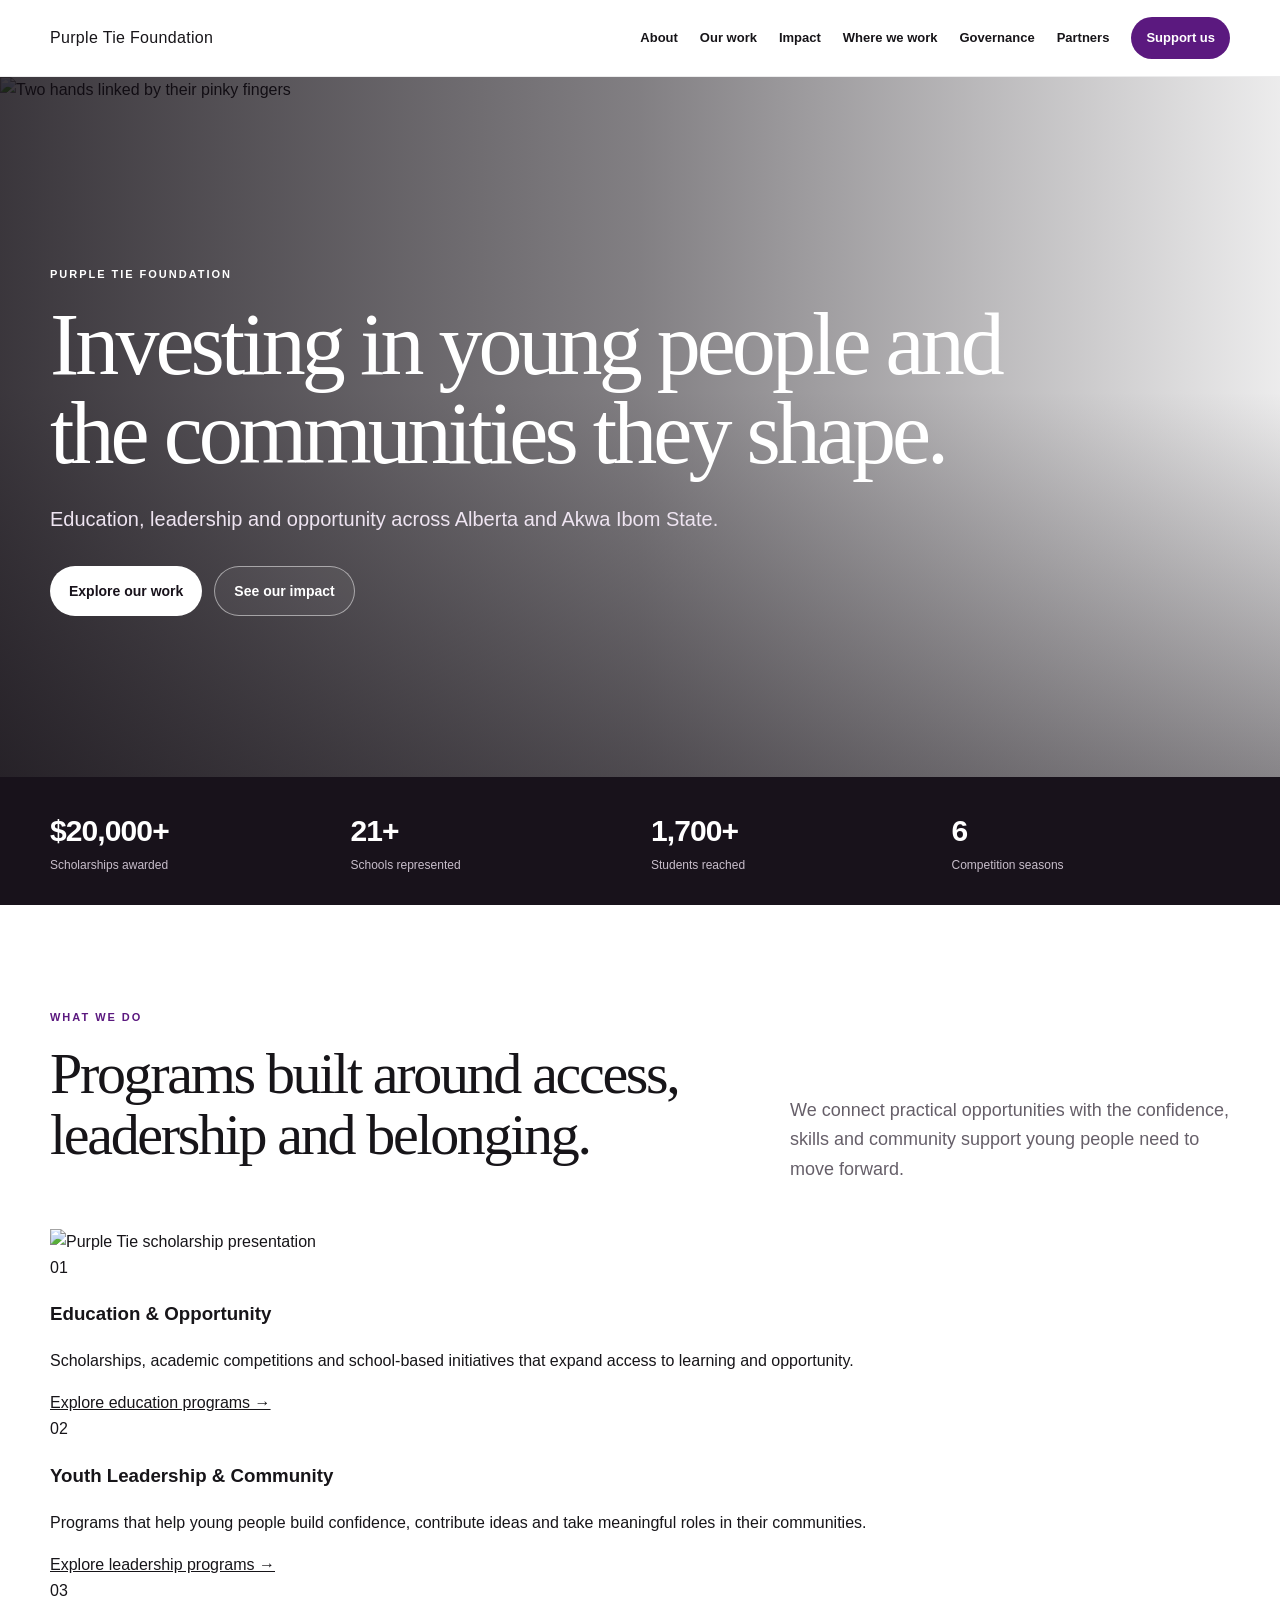
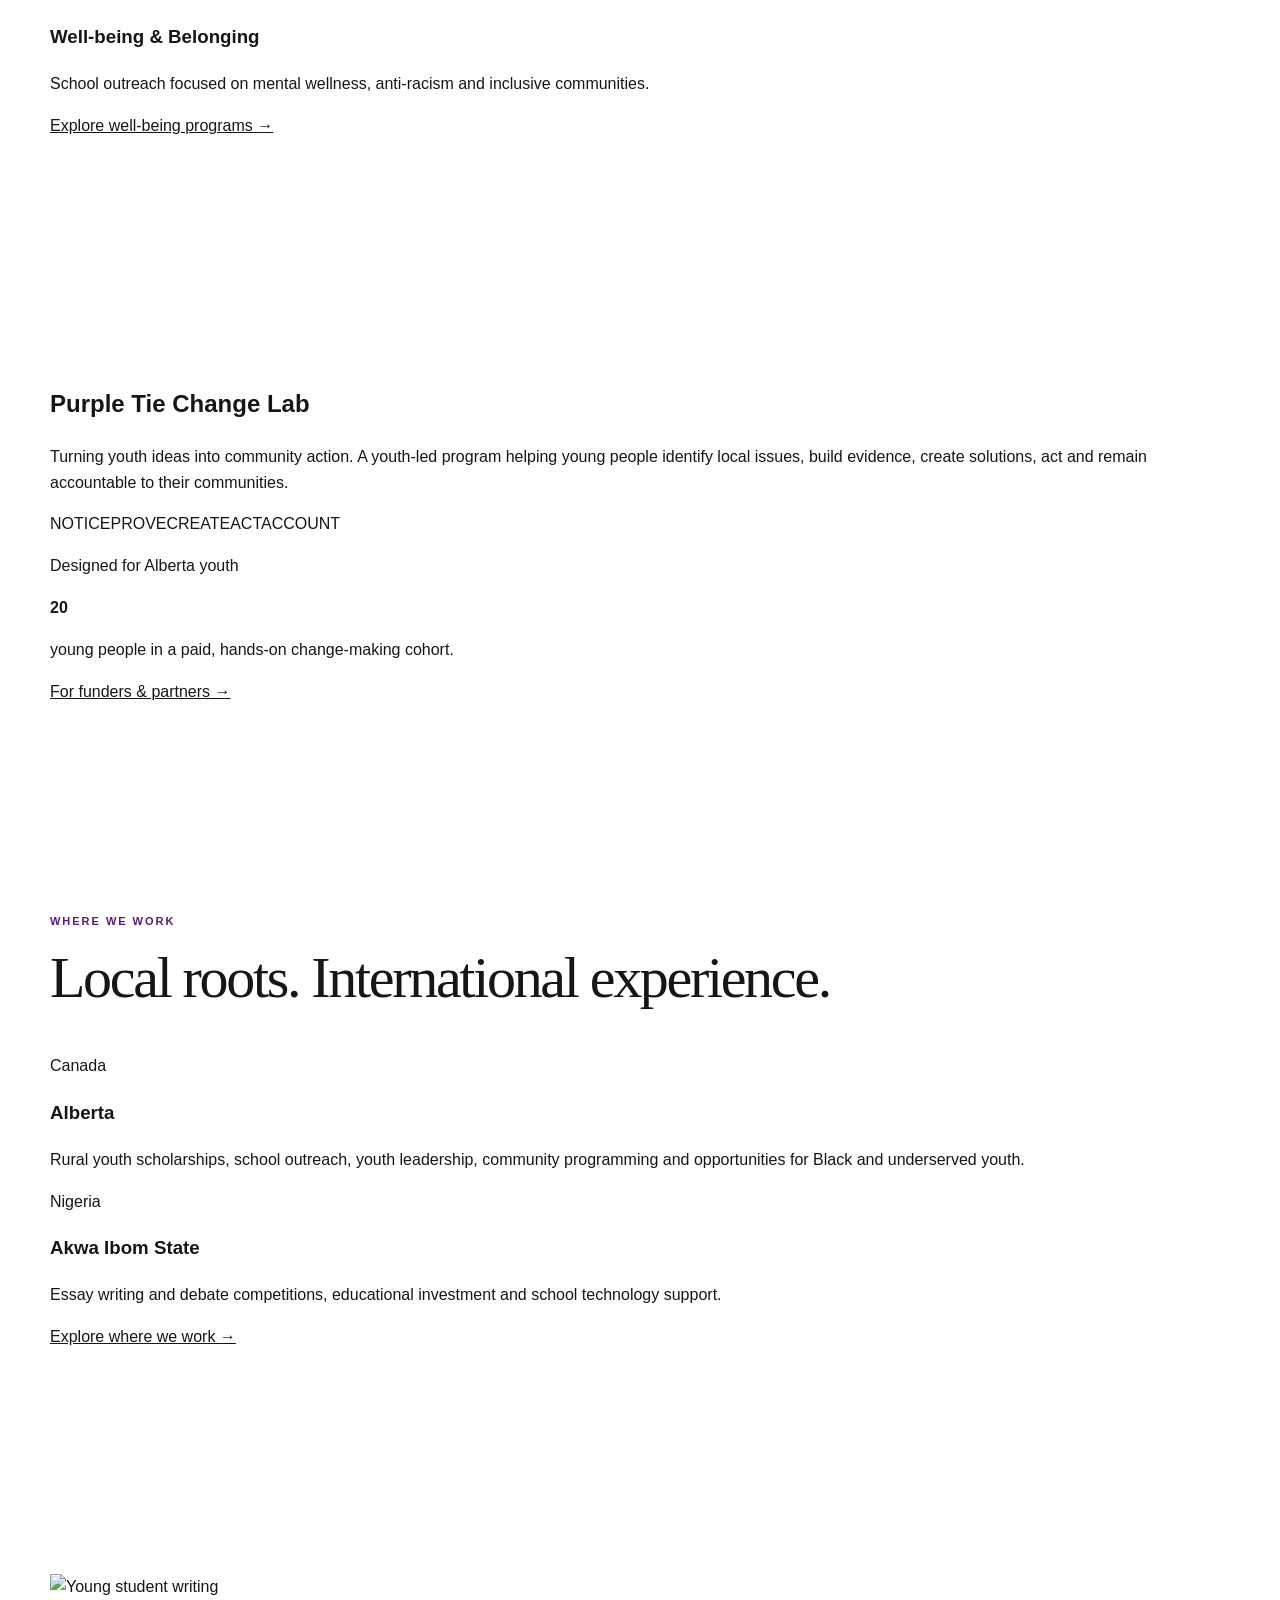
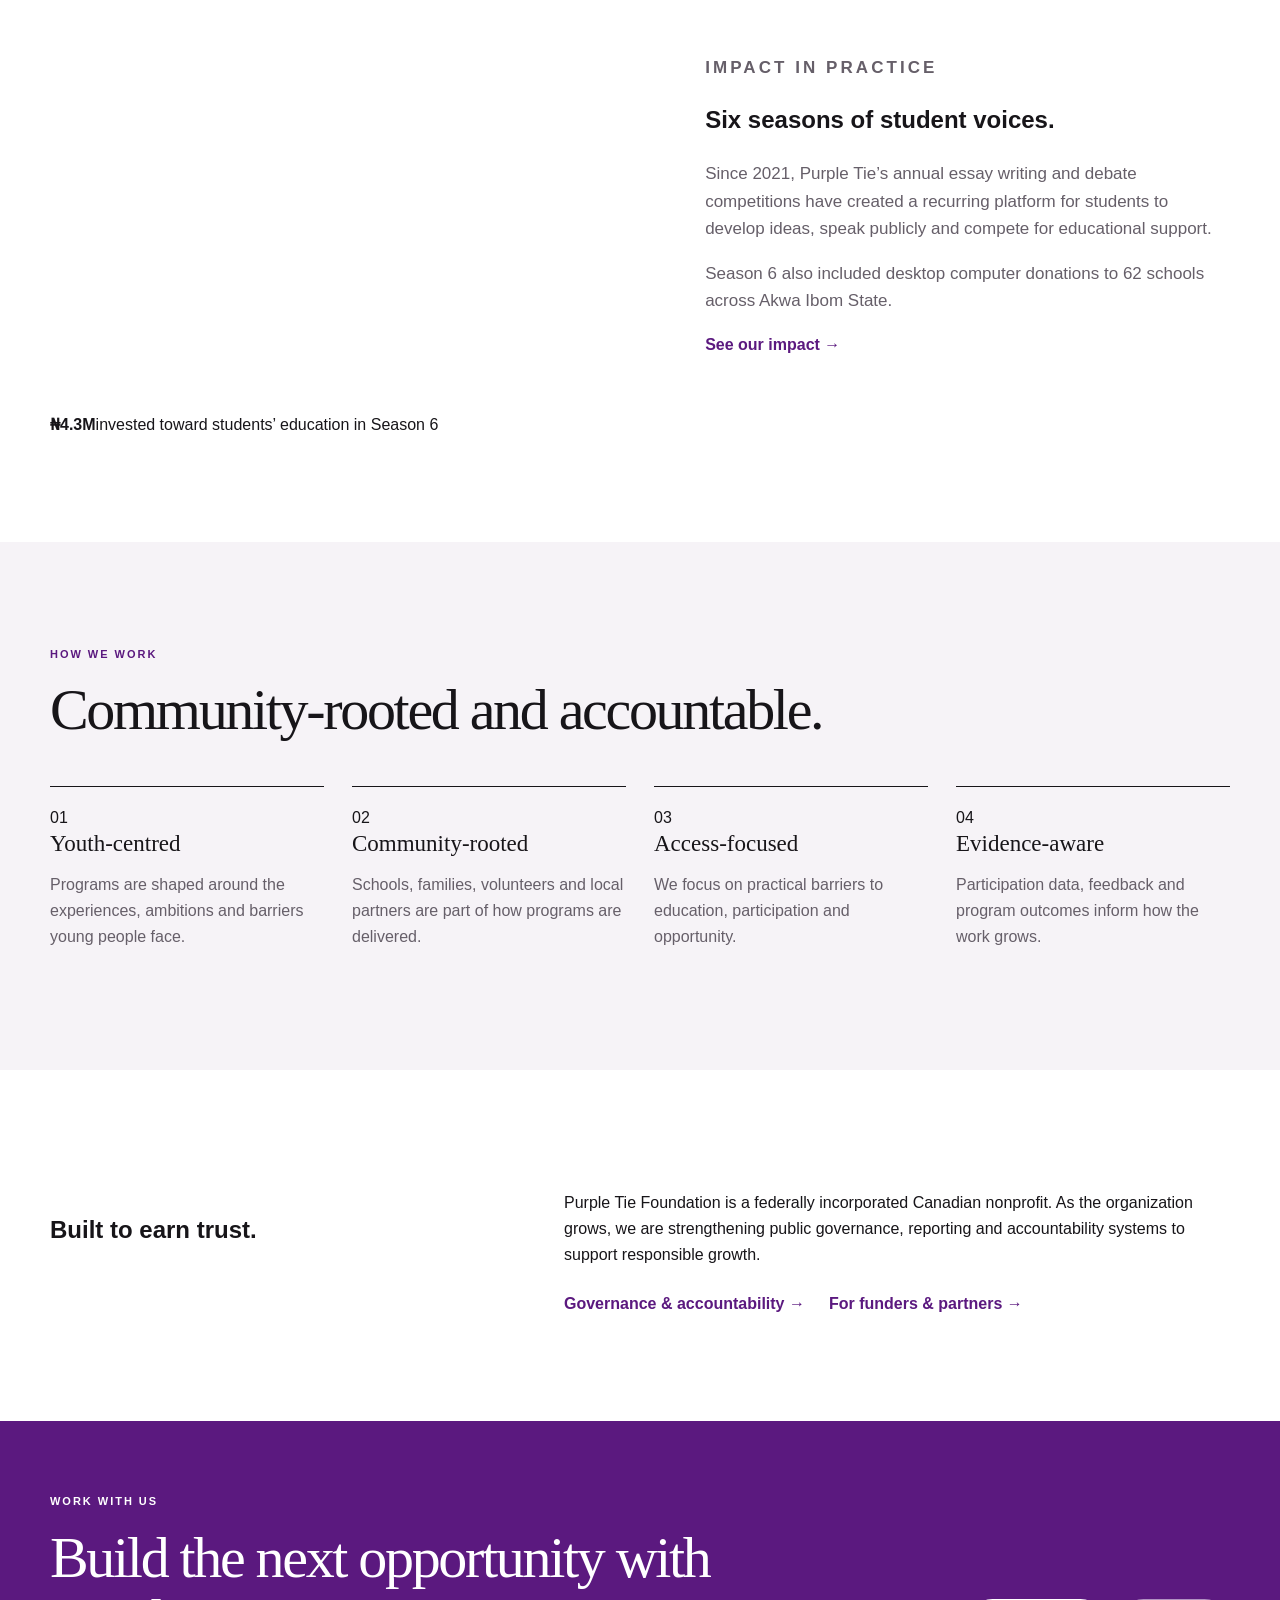
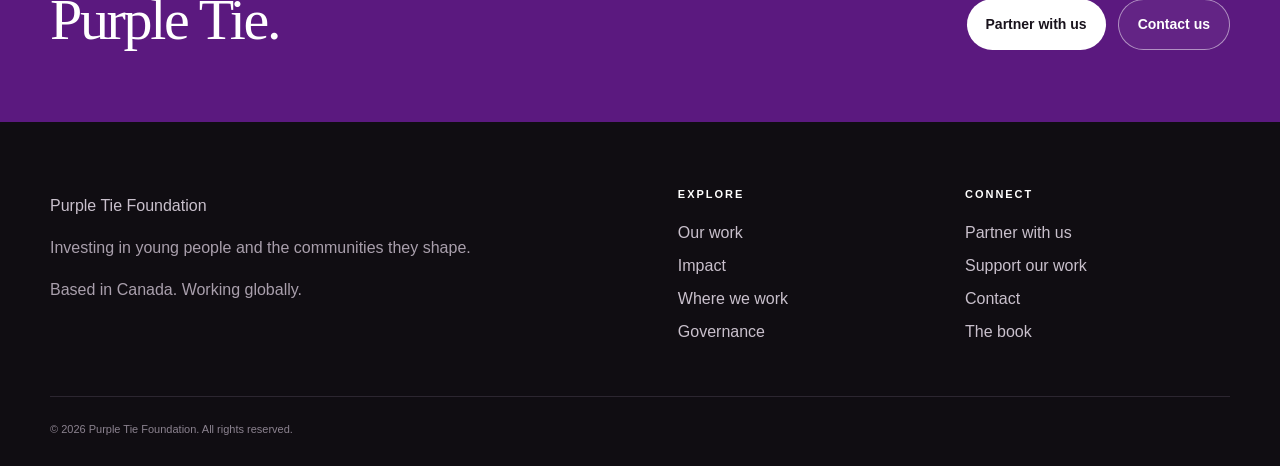
==== commit ff58e7dc: "Rebuild homepage with Purple Tie visual system" ====
--- a/index.html
+++ b/index.html
@@ -1,106 +1,15 @@
-<!doctype html><html lang="en"><head>
-<meta charset="utf-8"><meta name="viewport" content="width=device-width,initial-scale=1">
-<title>Home | Purple Tie Foundation</title>
-<meta name="description" content="Purple Tie Foundation invests in young people through education, leadership, community programs and opportunity in Alberta and Akwa Ibom State, Nigeria.">
-<link rel="stylesheet" href="styles.css">
-</head><body><header class="site-header">
-  <div class="shell nav-shell">
-    <a class="wordmark" href="index.html" aria-label="Purple Tie Foundation home">
-      <span class="wordmark-main">PURPLE TIE</span><span class="wordmark-sub">FOUNDATION</span>
-    </a>
-    <button class="menu-toggle" aria-expanded="false" aria-controls="site-nav">Menu</button>
-    <nav id="site-nav" class="site-nav" aria-label="Primary navigation">
-      <a href="about.html">About</a>
-      <a href="programs.html">Our work</a>
-      <a href="impact.html">Impact</a>
-      <a href="where-we-work.html">Where we work</a>
-      <a href="governance.html">Governance</a>
-      <a href="partners.html">Partners</a>
-      <a class="nav-button" href="support.html">Support us</a>
-    </nav>
-  </div>
-</header>
+<!doctype html><html lang="en"><head><meta charset="utf-8"><meta name="viewport" content="width=device-width,initial-scale=1"><title>Purple Tie Foundation</title><meta name="description" content="Purple Tie Foundation invests in young people through education, leadership, well-being and community opportunity in Alberta and Akwa Ibom State, Nigeria."><link rel="stylesheet" href="styles.css"></head><body>
+<header class="site-header"><div class="shell nav-shell"><a class="wordmark" href="index.html" aria-label="Purple Tie Foundation home"><span>Purple Tie Foundation</span></a><button class="menu-toggle" aria-expanded="false" aria-controls="site-nav">Menu</button><nav id="site-nav" class="site-nav"><a href="about.html">About</a><a href="programs.html">Our work</a><a href="impact.html">Impact</a><a href="where-we-work.html">Where we work</a><a href="governance.html">Governance</a><a href="partners.html">Partners</a><a class="nav-button" href="support.html">Support us</a></nav></div></header>
 <main>
-<section class="hero">
-  <img class="hero-image" src="https://images.squarespace-cdn.com/content/v1/6232d7e2952a2a7e6d6e3859/1778612240533-BHUPZB5WXFE64J3BZ0YS/image-asset.jpeg" alt="Two hands linked by their pinky fingers">
-  <div class="hero-overlay"></div>
-  <div class="shell hero-content">
-    <p class="kicker light">Purple Tie Foundation</p>
-    <h1>Investing in young people and the communities they shape.</h1>
-    <p class="hero-lede">A Canadian nonprofit advancing education, youth leadership and community opportunity in Alberta and Akwa Ibom State, Nigeria.</p>
-    <div class="button-row"><a class="button button-light" href="programs.html">Explore our work</a><a class="button button-outline" href="impact.html">See our impact</a></div>
-  </div>
-</section>
-
-<section class="proof-band">
-  <div class="shell proof-grid">
-    <div><strong>$20,000+</strong><span>scholarships awarded</span></div>
-    <div><strong>21+</strong><span>schools represented</span></div>
-    <div><strong>1,700+</strong><span>students reached</span></div>
-    <div><strong>6</strong><span>competition seasons</span></div>
-  </div>
-</section>
-
-<section class="section">
-  <div class="shell">
-    <div class="section-heading split-heading"><div><p class="kicker purple">What we do</p><h2>Programs built around access, leadership and belonging.</h2></div><p>Our work connects practical opportunities with the confidence, skills and community support young people need to move forward.</p></div>
-    <div class="pillar-grid">
-      <article class="pillar"><span>01</span><h3>Education & Opportunity</h3><p>Scholarships, academic competitions and school-based initiatives that expand access to learning and opportunity.</p><a href="programs.html#education">Explore education programs</a></article>
-      <article class="pillar"><span>02</span><h3>Youth Leadership & Community</h3><p>Programs that help young people build confidence, contribute ideas and take meaningful roles in their communities.</p><a href="programs.html#leadership">Explore leadership programs</a></article>
-      <article class="pillar"><span>03</span><h3>Well-being & Belonging</h3><p>School outreach focused on mental wellness, anti-racism and inclusive communities.</p><a href="programs.html#wellbeing">Explore well-being programs</a></article>
-    </div>
-  </div>
-</section>
-
-<section class="section dark-section">
-  <div class="shell location-feature">
-    <div><p class="kicker lilac">Where we work</p><h2>Local roots. International experience.</h2><p>Purple Tie operates across two distinct contexts. In Alberta, our work includes rural scholarships and school-based youth programming. In Akwa Ibom State, Nigeria, our annual essay writing and debate competitions bring together students from government secondary schools across the region.</p><a class="text-link light-link" href="where-we-work.html">Explore where we work →</a></div>
-    <div class="location-cards"><article><span>Canada</span><h3>Alberta</h3><p>Rural youth scholarships, school outreach, leadership and community programming.</p></article><article><span>Nigeria</span><h3>Akwa Ibom State</h3><p>Student competitions, educational investment and school technology support.</p></article></div>
-  </div>
-</section>
-
-<section class="section">
- <div class="shell story-grid">
-   <div><p class="kicker purple">Impact in practice</p><h2>Six seasons of student voices.</h2><p>Since 2021, Purple Tie’s annual essay writing and debate competitions have created a recurring platform for students to develop ideas, speak publicly and compete for educational support.</p><p>In Season 6, ₦4.3 million was raised and invested toward students’ education, and desktop computers were donated to 62 schools across Akwa Ibom State.</p><a class="text-link" href="impact.html">Read our impact story →</a></div>
-   <img src="https://images.squarespace-cdn.com/content/v1/6232d7e2952a2a7e6d6e3859/1747883293869-VFDRYQ2UCOYROM2A7HN0/unsplash-image-O5EMzfdxedg.jpg" alt="Young student writing at a desk">
- </div>
-</section>
-
-<section class="section soft-section">
-  <div class="shell">
-    <div class="section-heading"><p class="kicker purple">How we work</p><h2>Community-rooted and accountable.</h2></div>
-    <div class="approach-grid">
-      <article><h3>Youth-centred</h3><p>We design programs around the experiences, ambitions and barriers young people face.</p></article>
-      <article><h3>Community-rooted</h3><p>Schools, families, volunteers and local partners are part of how programs are delivered and sustained.</p></article>
-      <article><h3>Access-focused</h3><p>We focus on practical barriers to education, participation and opportunity across rural, urban and underserved communities.</p></article>
-      <article><h3>Evidence-aware</h3><p>We use participation data, feedback and program outcomes to strengthen future delivery.</p></article>
-    </div>
-  </div>
-</section>
-
-<section class="section compact-section">
-  <div class="shell accountability">
-    <div><p class="kicker purple">Accountability</p><h2>Built to earn trust.</h2></div>
-    <div><p>Purple Tie Foundation is a federally incorporated Canadian nonprofit. We are strengthening our public governance and reporting infrastructure as the organization grows.</p><div class="inline-links"><a href="governance.html">Governance & accountability</a><a href="partners.html">For funders & partners</a></div></div>
-  </div>
-</section>
-
+<section class="hero"><img class="hero-image" src="https://images.squarespace-cdn.com/content/v1/6232d7e2952a2a7e6d6e3859/1778612240533-BHUPZB5WXFE64J3BZ0YS/image-asset.jpeg" alt="Two hands linked by their pinky fingers"><div class="hero-overlay"></div><div class="hero-orb orb-one"></div><div class="hero-orb orb-two"></div><div class="shell hero-content"><p class="kicker light">Purple Tie Foundation</p><div class="accent-line"></div><h1>Investing in young people and the communities they shape.</h1><p class="hero-lede">Education, leadership and opportunity across Alberta and Akwa Ibom State.</p><div class="button-row"><a class="button button-light" href="programs.html">Explore our work</a><a class="button button-outline" href="impact.html">See our impact</a></div></div></section>
+<section class="proof-band"><div class="shell proof-grid"><div><strong>$20,000+</strong><span>Scholarships awarded</span></div><div><strong>21+</strong><span>Schools represented</span></div><div><strong>1,700+</strong><span>Students reached</span></div><div><strong>6</strong><span>Competition seasons</span></div></div></section>
+<section class="section cream-section"><div class="shell"><div class="section-heading split-heading"><div><p class="kicker purple">What we do</p><div class="accent-line purple-line"></div><h2>Programs built around access, leadership and belonging.</h2></div><p>We connect practical opportunities with the confidence, skills and community support young people need to move forward.</p></div><div class="editorial-grid"><article class="editorial-card image-card"><img src="https://images.squarespace-cdn.com/content/v1/6232d7e2952a2a7e6d6e3859/8903e70a-5814-4324-984a-b84e3a9d765e/3c7d9830-f735-4ca2-94e5-3e900692ad27.JPG" alt="Purple Tie scholarship presentation"><div><span>01</span><h3>Education & Opportunity</h3><p>Scholarships, academic competitions and school-based initiatives that expand access to learning and opportunity.</p><a href="programs.html#education">Explore education programs →</a></div></article><article class="editorial-card"><div><span>02</span><h3>Youth Leadership & Community</h3><p>Programs that help young people build confidence, contribute ideas and take meaningful roles in their communities.</p><a href="programs.html#leadership">Explore leadership programs →</a></div></article><article class="editorial-card orange-card"><div><span>03</span><h3>Well-being & Belonging</h3><p>School outreach focused on mental wellness, anti-racism and inclusive communities.</p><a href="programs.html#wellbeing">Explore well-being programs →</a></div></article></div></div></section>
+<section class="section purple-wave"><div class="shell featured-initiative"><div><p class="kicker light">Featured initiative</p><div class="accent-line"></div><h2>Purple Tie Change Lab</h2><p>Turning youth ideas into community action. A youth-led program helping young people identify local issues, build evidence, create solutions, act and remain accountable to their communities.</p><div class="framework"><span>NOTICE</span><span>PROVE</span><span>CREATE</span><span>ACT</span><span>ACCOUNT</span></div></div><div class="initiative-card"><p class="micro">Designed for Alberta youth</p><strong>20</strong><p>young people in a paid, hands-on change-making cohort.</p><a href="partners.html">For funders & partners →</a></div></div></section>
+<section class="section where-section"><div class="shell"><div class="section-heading"><p class="kicker purple">Where we work</p><div class="accent-line purple-line"></div><h2>Local roots. International experience.</h2></div><div class="location-panels"><article class="location-panel canada"><div><span>Canada</span><h3>Alberta</h3><p>Rural youth scholarships, school outreach, youth leadership, community programming and opportunities for Black and underserved youth.</p></div></article><article class="location-panel nigeria"><div><span>Nigeria</span><h3>Akwa Ibom State</h3><p>Essay writing and debate competitions, educational investment and school technology support.</p></div></article></div><p class="center-link"><a href="where-we-work.html">Explore where we work →</a></p></div></section>
+<section class="section story-section"><div class="shell story-grid"><div class="story-photo-wrap"><img src="https://images.squarespace-cdn.com/content/v1/6232d7e2952a2a7e6d6e3859/1747883293869-VFDRYQ2UCOYROM2A7HN0/unsplash-image-O5EMzfdxedg.jpg" alt="Young student writing"><div class="story-stat"><strong>₦4.3M</strong><span>invested toward students’ education in Season 6</span></div></div><div><p class="kicker purple">Impact in practice</p><div class="accent-line purple-line"></div><h2>Six seasons of student voices.</h2><p>Since 2021, Purple Tie’s annual essay writing and debate competitions have created a recurring platform for students to develop ideas, speak publicly and compete for educational support.</p><p>Season 6 also included desktop computer donations to 62 schools across Akwa Ibom State.</p><a class="text-link" href="impact.html">See our impact →</a></div></div></section>
+<section class="section soft-section"><div class="shell"><div class="section-heading"><p class="kicker purple">How we work</p><div class="accent-line purple-line"></div><h2>Community-rooted and accountable.</h2></div><div class="approach-grid"><article><span>01</span><h3>Youth-centred</h3><p>Programs are shaped around the experiences, ambitions and barriers young people face.</p></article><article><span>02</span><h3>Community-rooted</h3><p>Schools, families, volunteers and local partners are part of how programs are delivered.</p></article><article><span>03</span><h3>Access-focused</h3><p>We focus on practical barriers to education, participation and opportunity.</p></article><article><span>04</span><h3>Evidence-aware</h3><p>Participation data, feedback and program outcomes inform how the work grows.</p></article></div></div></section>
+<section class="section accountability-section"><div class="shell accountability"><div><p class="kicker light">Governance & accountability</p><div class="accent-line"></div><h2>Built to earn trust.</h2></div><div><p>Purple Tie Foundation is a federally incorporated Canadian nonprofit. As the organization grows, we are strengthening public governance, reporting and accountability systems to support responsible growth.</p><div class="inline-links"><a href="governance.html">Governance & accountability →</a><a href="partners.html">For funders & partners →</a></div></div></div></section>
 <section class="cta-section"><div class="shell cta-inner"><div><p class="kicker light">Work with us</p><h2>Build the next opportunity with Purple Tie.</h2></div><div class="button-row"><a class="button button-light" href="partners.html">Partner with us</a><a class="button button-outline" href="contact.html">Contact us</a></div></div></section>
-</main><footer class="site-footer">
-  <div class="shell footer-grid">
-    <div>
-      <div class="footer-wordmark">PURPLE TIE FOUNDATION</div>
-      <p>Investing in young people and the communities they shape.</p>
-      <p class="muted-light">Based in Canada. Working globally.</p>
-    </div>
-    <div>
-      <h2>Explore</h2>
-      <a href="programs.html">Our work</a><a href="impact.html">Impact</a><a href="where-we-work.html">Where we work</a><a href="governance.html">Governance</a>
-    </div>
-    <div>
-      <h2>Connect</h2>
-      <a href="partners.html">Partner with us</a><a href="support.html">Support our work</a><a href="contact.html">Contact</a><a href="book.html">The book</a>
-    </div>
-  </div>
-  <div class="shell footer-bottom">© 2026 Purple Tie Foundation. All rights reserved.</div>
-</footer><script src="script.js"></script></body></html>+</main>
+<footer class="site-footer"><div class="shell footer-grid"><div><a class="footer-logo" href="index.html" aria-label="Purple Tie Foundation home"><span>Purple Tie Foundation</span></a><p>Investing in young people and the communities they shape.</p><p class="muted-light">Based in Canada. Working globally.</p></div><div><h2>Explore</h2><a href="programs.html">Our work</a><a href="impact.html">Impact</a><a href="where-we-work.html">Where we work</a><a href="governance.html">Governance</a></div><div><h2>Connect</h2><a href="partners.html">Partner with us</a><a href="support.html">Support our work</a><a href="contact.html">Contact</a><a href="book.html">The book</a></div></div><div class="shell footer-bottom">© 2026 Purple Tie Foundation. All rights reserved.</div></footer>
+<script src="script.js"></script></body></html>
--- a/styles.css
+++ b/styles.css
@@ -1 +1 @@
-:root{--purple:#5e218c;--purple2:#7a35a8;--ink:#17131b;--muted:#6b6470;--soft:#f7f2f8;--line:#eadff0;--dark:#211326;--lilac:#d8b7ef;--max:1180px}*{box-sizing:border-box}html{scroll-behavior:smooth}body{margin:0;font-family:Inter,ui-sans-serif,-apple-system,BlinkMacSystemFont,"Segoe UI",sans-serif;color:var(--ink);line-height:1.55;background:#fff}img{max-width:100%;display:block}.wrap{width:min(var(--max),calc(100% - 40px));margin:auto}.narrow{max-width:760px}.site-header{position:sticky;top:0;z-index:20;background:rgba(255,255,255,.95);backdrop-filter:blur(12px);border-bottom:1px solid #eee}.nav-wrap{min-height:76px;display:flex;align-items:center;justify-content:space-between;gap:24px}.brand{text-decoration:none;color:inherit}.brand-lockup{display:flex;align-items:center;gap:12px}.brand-lockup>div:last-child{display:grid;line-height:1.05}.brand-lockup strong{font-size:18px}.brand-lockup span{font-size:11px;letter-spacing:.14em;text-transform:uppercase;color:var(--muted);margin-top:4px}.brand-icon{width:44px;height:44px;border-radius:50%;display:grid;place-items:center;background:var(--purple);color:#fff;font-weight:850}.site-nav{display:flex;align-items:center;gap:24px}.site-nav a{text-decoration:none;color:var(--ink);font-size:14px;font-weight:700}.site-nav a:hover{color:var(--purple)}.pill{padding:10px 16px;border-radius:999px;background:var(--purple);color:#fff!important}.menu-btn{display:none}.hero{position:relative;min-height:680px;display:flex;align-items:end;overflow:hidden}.hero>img{position:absolute;inset:0;width:100%;height:100%;object-fit:cover}.overlay{position:absolute;inset:0;background:linear-gradient(90deg,rgba(17,10,20,.78),rgba(17,10,20,.42) 50%,rgba(17,10,20,.08)),linear-gradient(0deg,rgba(17,10,20,.4),transparent 50%)}.hero-copy{position:relative;color:#fff;padding:100px 0 80px}.eyebrow{font-size:12px;font-weight:850;letter-spacing:.17em;text-transform:uppercase;margin:0 0 14px}.purple{color:var(--purple)}.lilac{color:var(--lilac)}h1,h2,h3{font-family:Georgia,"Times New Roman",serif;line-height:1.05;margin-top:0}h1{font-size:clamp(56px,8vw,92px);letter-spacing:-.05em;margin-bottom:16px}h2{font-size:clamp(36px,5vw,58px);letter-spacing:-.04em}h3{font-size:26px}.hero-copy>p:not(.eyebrow){font-size:22px;max-width:640px}.actions{display:flex;gap:12px;flex-wrap:wrap;margin-top:30px}.btn{display:inline-flex;text-decoration:none;border-radius:999px;padding:14px 20px;font-weight:800}.primary{background:var(--purple);color:#fff}.secondary{border:1px solid rgba(255,255,255,.45);color:#fff;background:rgba(255,255,255,.08)}.light{background:#fff;color:var(--dark)}.stats{background:var(--dark);color:#fff;padding:28px 0}.stats-grid{display:grid;grid-template-columns:repeat(4,1fr);gap:20px}.stats-grid div{display:grid}.stats-grid strong{font-size:31px}.stats-grid span{font-size:13px;color:#d8cadd}.section{padding:100px 0}.section-intro{max-width:820px;margin-bottom:44px}.section-intro.row{max-width:none;display:flex;justify-content:space-between;gap:30px;align-items:end}.section-intro h2{margin-bottom:0}.program-grid{display:grid;grid-template-columns:repeat(2,1fr);gap:24px}.program{border:1px solid var(--line);border-radius:22px;overflow:hidden;background:#fff}.program.feature{grid-row:span 2}.program img{width:100%;height:320px;object-fit:cover}.program-copy{padding:26px}.program-copy p{color:var(--muted)}.dark{background:var(--dark);color:#fff}.split{display:grid;grid-template-columns:1.08fr .92fr;gap:70px;align-items:center}.split>img{width:100%;border-radius:28px;aspect-ratio:4/5;object-fit:cover}.dark .split p{color:#d8cadd;font-size:18px}.text-link{font-weight:800;color:var(--purple);text-decoration:none}.dark .text-link{color:var(--lilac)}.timeline{display:grid;grid-template-columns:repeat(3,1fr);gap:18px}.timeline article{padding:24px;border:1px solid var(--line);border-radius:18px}.timeline span{font-weight:900;color:var(--purple)}.timeline h3{font-size:22px;margin:10px 0 0}.soft{background:var(--soft)}.gallery{display:grid;grid-template-columns:1.3fr 1fr 1fr;gap:16px}.gallery img{width:100%;height:360px;object-fit:cover;border-radius:20px}.team-grid{display:grid;grid-template-columns:repeat(5,1fr);gap:14px}.team-grid article{padding:24px 18px;border-top:3px solid var(--purple);background:var(--soft);min-height:150px}.team-grid h3{font-size:22px;margin-bottom:8px}.team-grid p{margin:0;color:var(--muted)}.center{text-align:center;margin-top:28px}.book{background:linear-gradient(135deg,#4a156e,#24142a);color:#fff}.book .split p{color:#ddd0e4}.book-card{background:rgba(255,255,255,.1);border:1px solid rgba(255,255,255,.16);padding:30px;border-radius:24px}.mini{text-transform:uppercase;letter-spacing:.14em;font-size:12px!important;color:var(--lilac)!important}.donate{text-align:center}.donate p{font-size:18px}.donate .btn{margin-top:12px}footer{background:#100d12;color:#fff;padding:60px 0 28px}.footer-grid{display:grid;grid-template-columns:1.4fr .6fr;gap:50px}.footer-grid p{color:#bdb5c0}.footer-grid a{color:#fff}.copyright{border-top:1px solid #2b252d;margin-top:38px;padding-top:24px;font-size:12px;color:#8f8794}@media(max-width:900px){.menu-btn{display:block;border:1px solid var(--line);background:#fff;border-radius:999px;padding:10px 14px}.site-nav{display:none;position:absolute;top:76px;left:0;right:0;background:#fff;padding:20px;flex-direction:column;align-items:stretch;border-bottom:1px solid var(--line)}.site-nav.open{display:flex}.stats-grid{grid-template-columns:repeat(2,1fr)}.program-grid,.split{grid-template-columns:1fr}.program.feature{grid-row:auto}.timeline{grid-template-columns:1fr 1fr}.team-grid{grid-template-columns:repeat(2,1fr)}.gallery{grid-template-columns:1fr 1fr}.gallery img:first-child{grid-column:1/-1}.section-intro.row{display:block}.section-intro.row .text-link{display:inline-block;margin-top:14px}}@media(max-width:600px){.wrap{width:min(var(--max),calc(100% - 28px))}.hero{min-height:580px}.hero-copy{padding:80px 0 60px}.overlay{background:linear-gradient(0deg,rgba(17,10,20,.8),rgba(17,10,20,.18))}.section{padding:72px 0}.timeline,.team-grid,.gallery{grid-template-columns:1fr}.gallery img:first-child{grid-column:auto}.gallery img{height:280px}.footer-grid{grid-template-columns:1fr}}+:root{--purple:#5b197f;--purple-deep:#351044;--purple-light:#e8d8ef;--ink:#171519;--muted:#665f69;--paper:#fff;--soft:#f6f3f7;--line:#e4dde7;--dark:#18121b;--max:1180px}*{box-sizing:border-box}html{scroll-behavior:smooth}body{margin:0;font-family:Inter,ui-sans-serif,-apple-system,BlinkMacSystemFont,"Segoe UI",sans-serif;color:var(--ink);background:var(--paper);line-height:1.62}img{max-width:100%;display:block}a{color:inherit}.shell{width:min(var(--max),calc(100% - 48px));margin:auto}.site-header{position:sticky;top:0;z-index:30;background:rgba(255,255,255,.96);border-bottom:1px solid rgba(23,21,25,.08);backdrop-filter:blur(14px)}.nav-shell{min-height:76px;display:flex;align-items:center;justify-content:space-between;gap:28px}.wordmark{display:grid;text-decoration:none;line-height:.95;letter-spacing:.02em}.wordmark-main{font-size:18px;font-weight:900;color:var(--purple)}.wordmark-sub{font-size:9px;letter-spacing:.28em;margin-top:7px}.site-nav{display:flex;align-items:center;gap:22px}.site-nav a{text-decoration:none;font-size:13px;font-weight:750}.site-nav a:hover{color:var(--purple)}.nav-button{padding:10px 15px;border-radius:999px;background:var(--purple);color:#fff!important}.menu-toggle{display:none;border:1px solid var(--line);background:#fff;padding:9px 13px;border-radius:999px;font-weight:700}.hero{min-height:700px;position:relative;display:flex;align-items:flex-end;overflow:hidden}.hero-image{position:absolute;inset:0;width:100%;height:100%;object-fit:cover}.hero-overlay{position:absolute;inset:0;background:linear-gradient(90deg,rgba(15,10,17,.82),rgba(15,10,17,.52) 50%,rgba(15,10,17,.08)),linear-gradient(0deg,rgba(15,10,17,.46),transparent 55%)}.hero-content{position:relative;color:#fff;padding:118px 0 90px}.hero h1,.page-hero h1{font-family:Georgia,"Times New Roman",serif;font-weight:500;letter-spacing:-.045em;line-height:1.02}.hero h1{font-size:clamp(50px,7.4vw,88px);max-width:960px;margin:0 0 24px}.hero-lede{font-size:20px;max-width:760px;color:#eee4f1}.kicker{font-size:11px;text-transform:uppercase;letter-spacing:.18em;font-weight:900;margin:0 0 16px}.purple{color:var(--purple)}.light{color:#fff}.lilac{color:#d8b9e7}.button-row{display:flex;gap:12px;flex-wrap:wrap;margin-top:30px}.button{display:inline-flex;align-items:center;justify-content:center;text-decoration:none;border-radius:999px;padding:13px 19px;font-size:14px;font-weight:800}.button-light{background:#fff;color:var(--dark)}.button-outline{border:1px solid rgba(255,255,255,.5);color:#fff;background:rgba(255,255,255,.05)}.button-purple{background:var(--purple);color:#fff}.button-dark-outline{border:1px solid var(--line);color:var(--ink)}.proof-band{background:var(--dark);color:#fff;padding:30px 0}.proof-grid{display:grid;grid-template-columns:repeat(4,1fr);gap:22px}.proof-grid div{display:grid}.proof-grid strong{font-size:30px;letter-spacing:-.03em}.proof-grid span{font-size:12px;color:#c8becb}.section{padding:104px 0}.compact-section{padding:78px 0}.soft-section{background:var(--soft)}.dark-section{background:var(--dark);color:#fff}.section-heading{max-width:810px;margin-bottom:45px}.section-heading h2,.two-col h2,.location-feature h2,.cta-inner h2,.program-detail h2,.contact-card h2{font-family:Georgia,"Times New Roman",serif;font-size:clamp(36px,5vw,58px);font-weight:500;letter-spacing:-.04em;line-height:1.06;margin:0 0 18px}.split-heading{max-width:none;display:grid;grid-template-columns:1.2fr .8fr;gap:80px;align-items:end}.split-heading>p{font-size:18px;color:var(--muted);margin:0}.pillar-grid{display:grid;grid-template-columns:repeat(3,1fr);gap:18px}.pillar{padding:30px;border-top:3px solid var(--purple);background:var(--soft);min-height:310px}.pillar>span,.partner-grid>article>span{font-weight:900;color:var(--purple);font-size:12px}.pillar h3,.approach-grid h3,.location-cards h3,.history-grid h3,.people-grid h3,.support-grid h2,.contact-topics h3{font-family:Georgia,"Times New Roman",serif;font-weight:500;font-size:27px;line-height:1.1;margin:32px 0 14px}.pillar p{color:var(--muted)}.pillar a,.text-link,.inline-links a{font-weight:800;color:var(--purple);text-decoration:none}.location-feature{display:grid;grid-template-columns:1fr 1fr;gap:78px;align-items:center}.location-feature>div:first-child p:not(.kicker){color:#d5ccd8}.location-cards{display:grid;gap:14px}.location-cards article{padding:27px;border:1px solid #403745;background:#211a24}.location-cards span{font-size:11px;text-transform:uppercase;letter-spacing:.16em;color:#bfaac8}.location-cards h3{margin:8px 0 10px;color:#fff}.location-cards p{margin:0;color:#cfc5d2}.light-link{color:#e1c3ee}.story-grid{display:grid;grid-template-columns:1fr .9fr;gap:72px;align-items:center}.story-grid img{width:100%;aspect-ratio:4/3;object-fit:cover}.story-grid p{font-size:17px;color:var(--muted)}.approach-grid{display:grid;grid-template-columns:repeat(4,1fr);gap:28px}.approach-grid article{border-top:1px solid var(--ink);padding-top:18px}.approach-grid h3{font-size:23px;margin:0 0 12px}.approach-grid p{color:var(--muted)}.accountability{display:grid;grid-template-columns:.8fr 1.2fr;gap:70px;align-items:start}.inline-links{display:flex;gap:24px;flex-wrap:wrap;margin-top:24px}.cta-section{background:var(--purple);color:#fff;padding:72px 0}.cta-inner{display:flex;justify-content:space-between;gap:40px;align-items:end}.cta-inner h2{max-width:760px;margin-bottom:0}.page-hero{padding:130px 0 90px;border-bottom:1px solid var(--line);background:linear-gradient(180deg,#fff 0%,#fbf8fc 100%)}.page-hero h1{font-size:clamp(52px,7.5vw,86px);max-width:1020px;margin:0 0 28px}.page-lede{font-size:20px;max-width:780px;color:var(--muted)}.two-col{display:grid;grid-template-columns:.85fr 1.15fr;gap:90px}.two-col>div:last-child>p:first-child{margin-top:0}.two-col p{font-size:17px;color:var(--muted)}.timeline-story{border-top:1px solid var(--line)}.timeline-story article{display:grid;grid-template-columns:150px 1fr;gap:50px;padding:26px 0;border-bottom:1px solid var(--line)}.timeline-story span{font-size:24px;font-weight:900;color:var(--purple)}.timeline-story p{margin:0}.people-grid{display:grid;grid-template-columns:repeat(5,1fr);gap:14px}.people-grid article{background:var(--soft);padding:24px;border-top:3px solid var(--purple)}.people-grid h3{font-size:21px;margin:0 0 8px}.people-grid p{margin:0;color:var(--muted)}.program-detail{display:grid;grid-template-columns:100px 1fr;gap:46px}.program-number{font-size:48px;font-weight:300;color:var(--purple)}.lilac-text{color:#d8b9e7}.detail-grid{display:grid;grid-template-columns:1fr 1fr;gap:28px;margin-top:42px}.detail-grid article{border-top:1px solid currentColor;padding-top:20px}.detail-grid h3{font-family:Georgia,"Times New Roman",serif;font-size:27px;font-weight:500;margin:0 0 12px}.detail-grid p{color:var(--muted)}.dark-section .detail-grid p{color:#cfc5d2}.history-grid{display:grid;grid-template-columns:repeat(3,1fr);gap:16px}.history-grid article{background:#fff;border:1px solid var(--line);padding:24px}.history-grid span{color:var(--purple);font-weight:900}.history-grid h3{font-size:21px;margin:10px 0}.quote-grid{display:grid;grid-template-columns:1fr 1fr;gap:24px}.quote-grid blockquote{margin:0;background:var(--soft);padding:34px;font-family:Georgia,"Times New Roman",serif;font-size:23px}.quote-grid cite{display:block;margin-top:18px;font-family:Inter,sans-serif;font-size:12px;font-style:normal;color:var(--muted)}.geography-grid{display:grid;grid-template-columns:1fr 1fr;gap:18px}.geography-grid article{padding:40px;border:1px solid var(--line)}.geography-grid h2{font-family:Georgia,"Times New Roman",serif;font-size:48px;font-weight:500;margin:0 0 20px}.geo-dark{background:var(--dark);color:#fff;border:none!important}.geo-dark p,.geo-dark li{color:#d0c6d3}.clean-list{padding-left:18px}.clean-list li{margin:10px 0;color:var(--muted)}.fact-grid{display:grid;grid-template-columns:repeat(3,1fr);gap:16px}.fact-grid article{padding:30px;background:var(--soft);border-top:3px solid var(--purple)}.fact-grid span{font-size:11px;text-transform:uppercase;letter-spacing:.15em;color:var(--purple);font-weight:900}.fact-grid h3{font-family:Georgia,"Times New Roman",serif;font-size:26px;font-weight:500;margin:20px 0 10px}.people-list p,.priority-list p{display:grid;grid-template-columns:180px 1fr;gap:30px;border-bottom:1px solid var(--line);padding:16px 0;margin:0!important}.people-list span,.priority-list span{color:var(--muted)}.report-placeholder{border:1px dashed #bcaec2;padding:30px;display:grid;gap:8px;max-width:700px}.report-placeholder span{color:var(--muted)}.partner-grid,.support-grid,.contact-topics{display:grid;grid-template-columns:repeat(3,1fr);gap:18px}.partner-grid article,.support-grid article,.contact-topics article{padding:30px;background:var(--soft);border-top:3px solid var(--purple)}.partner-grid h3{font-family:Georgia,"Times New Roman",serif;font-size:27px;font-weight:500;margin:32px 0 14px}.support-grid h2{font-size:32px}.contact-card{display:flex;align-items:end;justify-content:space-between;gap:40px;padding:42px;background:var(--soft);border-left:4px solid var(--purple)}.contact-card h2{font-size:clamp(28px,4vw,44px);margin-bottom:10px}.book-cover-placeholder{aspect-ratio:3/4;max-width:390px;background:linear-gradient(145deg,#6a218e,#28122f);color:#fff;display:grid;place-items:center;text-align:center;padding:40px;font-family:Georgia,"Times New Roman",serif;font-size:38px;line-height:1.1;box-shadow:0 25px 70px rgba(31,13,39,.2)}.book-cover-placeholder span{font-size:16px}.site-footer{background:#100d12;color:#fff;padding:64px 0 28px}.footer-grid{display:grid;grid-template-columns:1.5fr .6fr .7fr;gap:60px}.footer-wordmark{font-weight:900;letter-spacing:.04em;color:#d8b9e7}.footer-grid h2{font-size:11px;text-transform:uppercase;letter-spacing:.18em;margin:0 0 16px}.footer-grid a{display:block;text-decoration:none;color:#c9c0cc;margin:7px 0}.muted-light,.footer-grid p{color:#a99fac}.footer-bottom{border-top:1px solid #2c2630;margin-top:44px;padding-top:24px;font-size:11px;color:#8b828f}@media(max-width:950px){.menu-toggle{display:block}.site-nav{display:none;position:absolute;top:76px;left:0;right:0;background:#fff;padding:20px 24px;flex-direction:column;align-items:stretch;border-bottom:1px solid var(--line)}.site-nav.open{display:flex}.hero{min-height:640px}.proof-grid{grid-template-columns:1fr 1fr}.pillar-grid,.approach-grid{grid-template-columns:1fr 1fr}.split-heading,.location-feature,.story-grid,.accountability,.two-col,.geography-grid{grid-template-columns:1fr;gap:42px}.people-grid{grid-template-columns:repeat(2,1fr)}.history-grid{grid-template-columns:1fr 1fr}.partner-grid,.support-grid,.contact-topics{grid-template-columns:1fr}.footer-grid{grid-template-columns:1fr 1fr}.footer-grid>div:first-child{grid-column:1/-1}}@media(max-width:640px){.shell{width:min(var(--max),calc(100% - 30px))}.hero{min-height:600px}.hero-content{padding:78px 0 54px}.hero-overlay{background:linear-gradient(0deg,rgba(15,10,17,.82),rgba(15,10,17,.18))}.section{padding:76px 0}.proof-grid{grid-template-columns:1fr 1fr}.pillar-grid,.approach-grid,.detail-grid,.quote-grid,.history-grid,.people-grid,.fact-grid{grid-template-columns:1fr}.program-detail{grid-template-columns:1fr;gap:10px}.program-number{font-size:30px}.timeline-story article{grid-template-columns:1fr;gap:4px}.contact-card,.cta-inner{display:block}.contact-card .button,.cta-inner .button-row,.cta-inner>a{margin-top:24px}.people-list p,.priority-list p{grid-template-columns:1fr;gap:4px}.footer-grid{grid-template-columns:1fr}.footer-grid>div:first-child{grid-column:auto}}
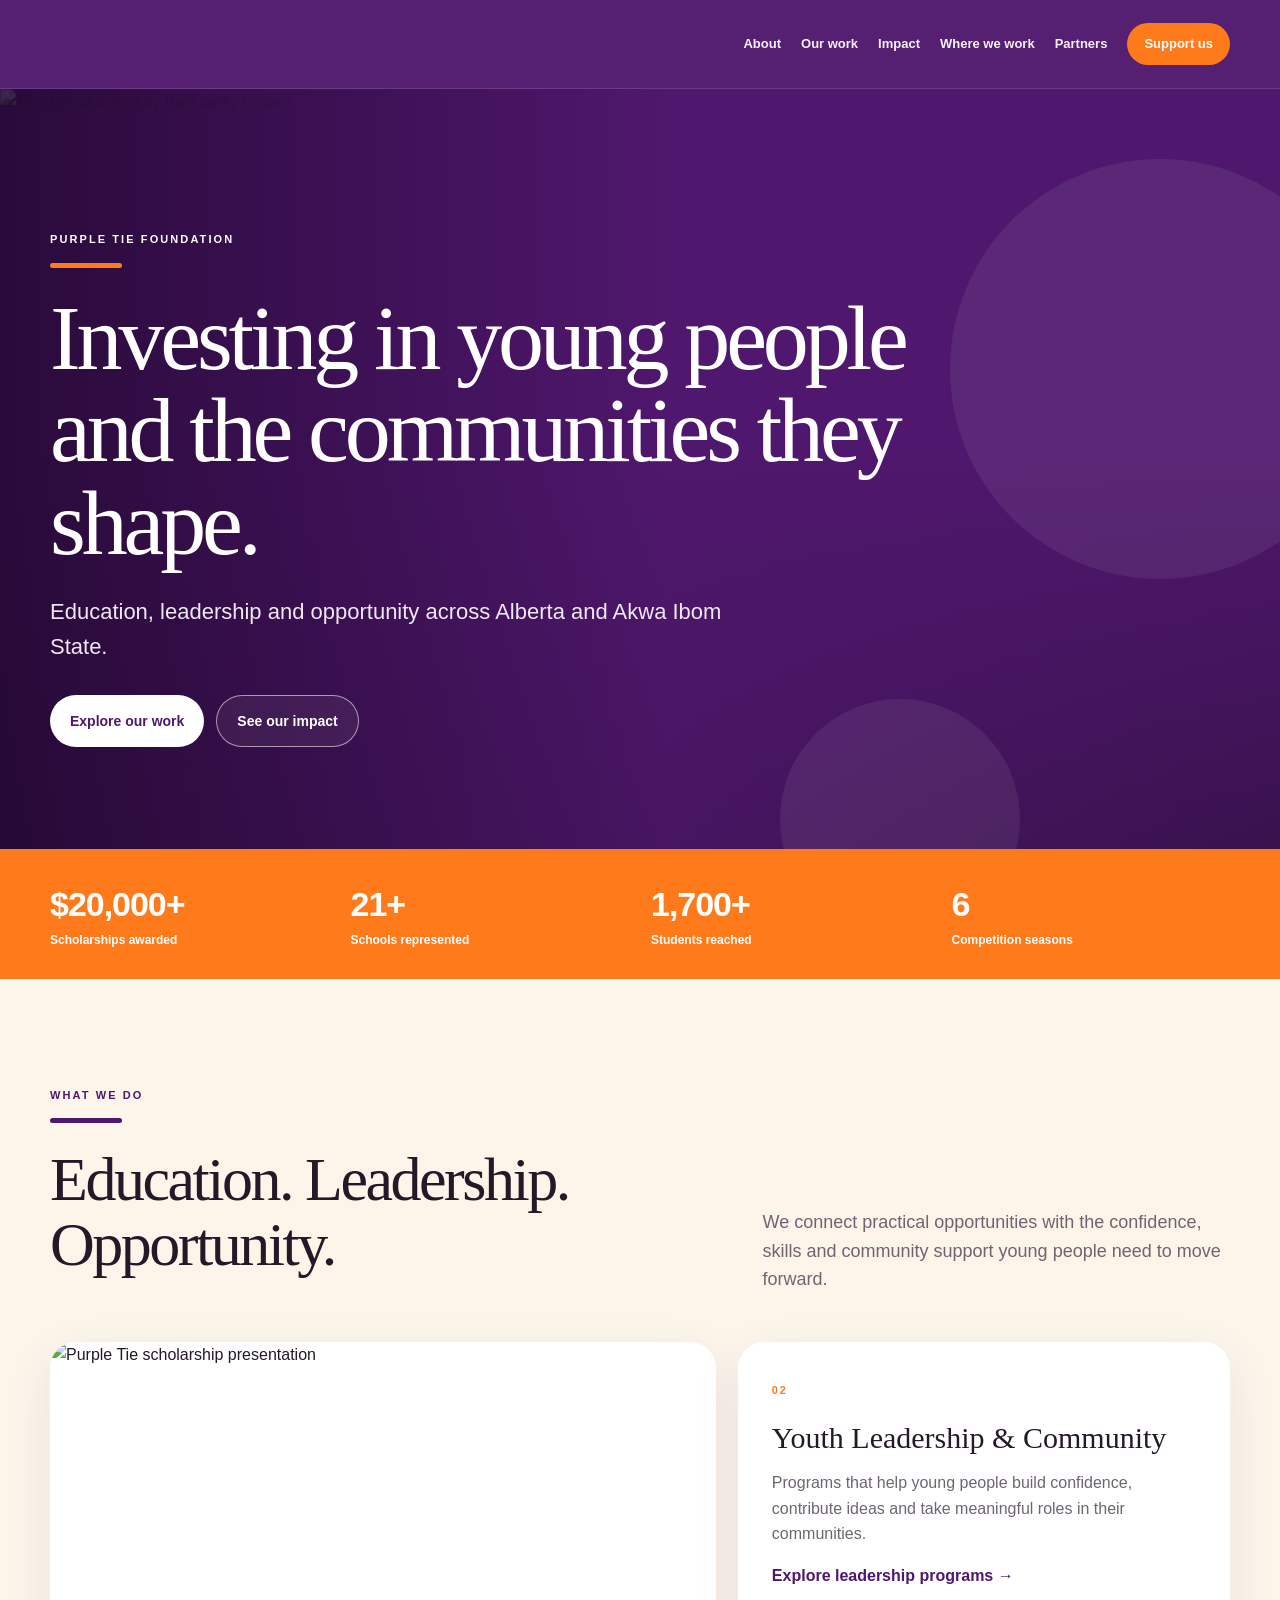
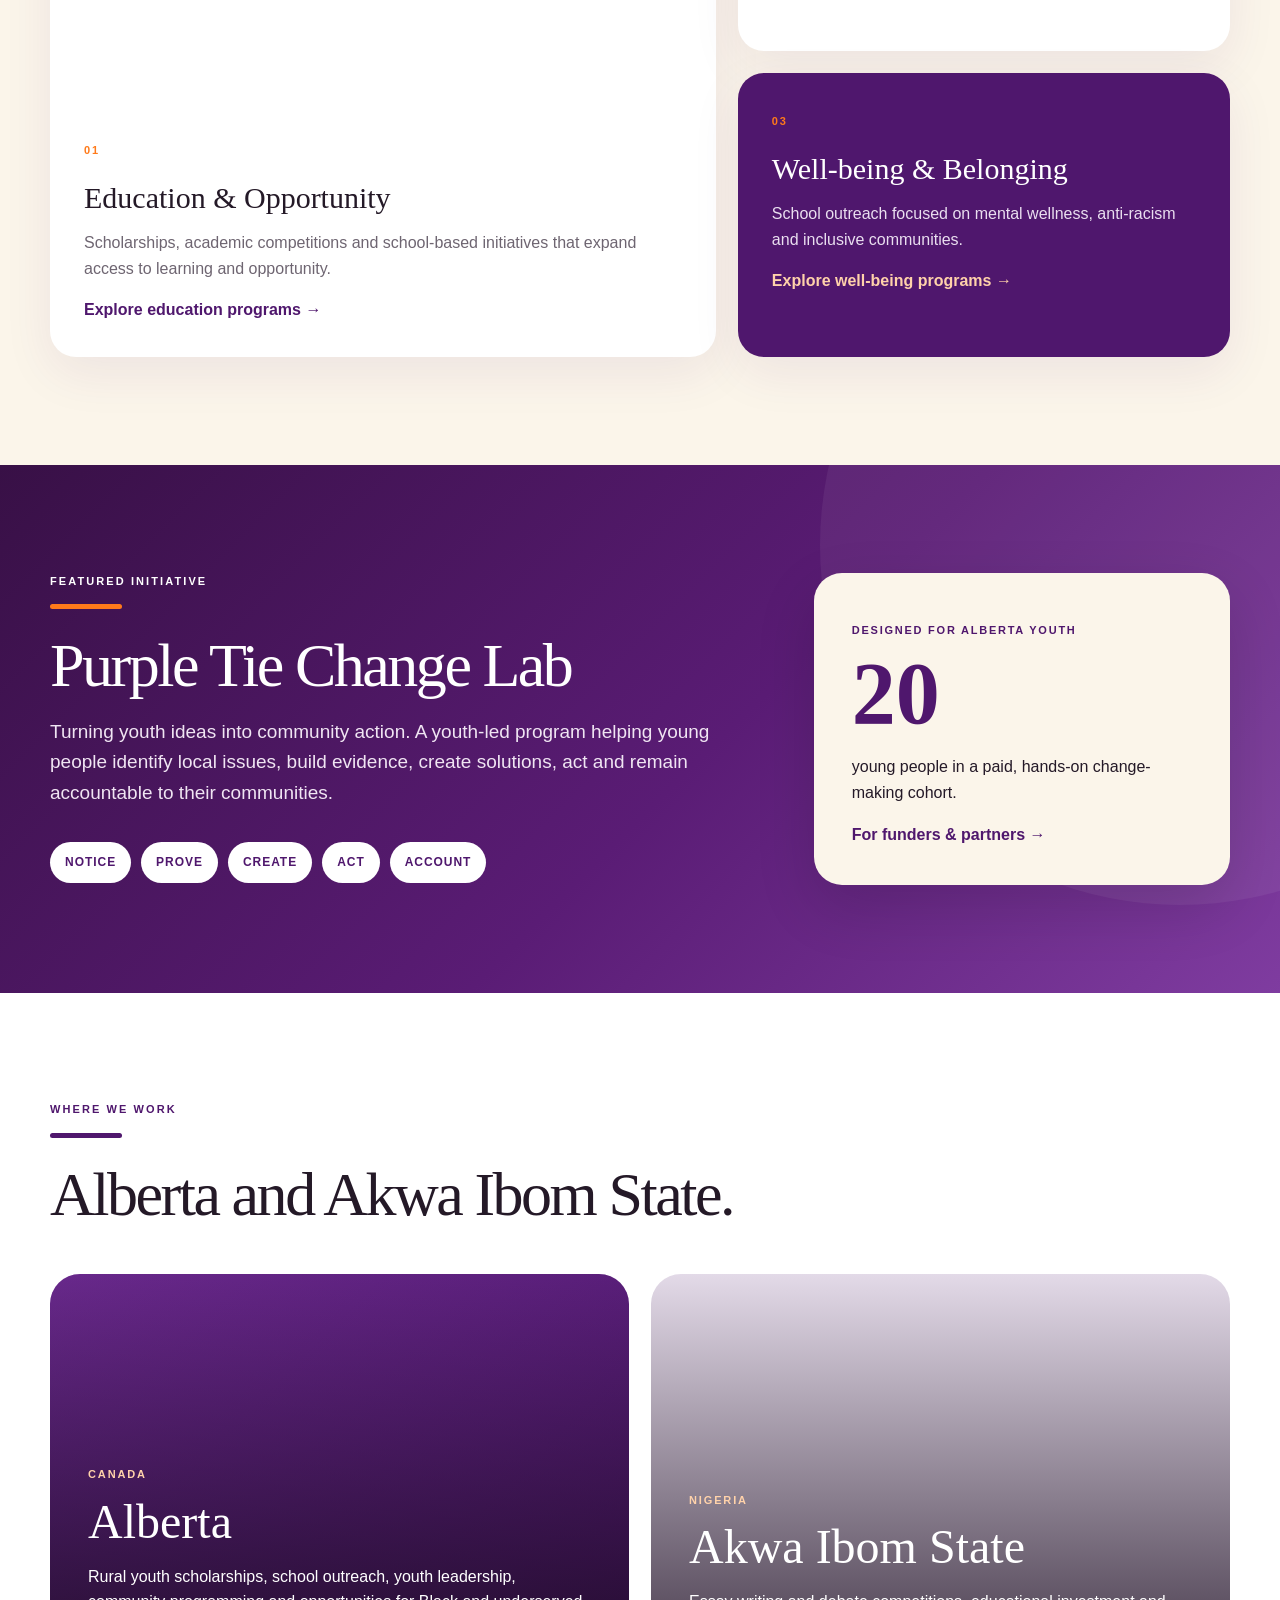
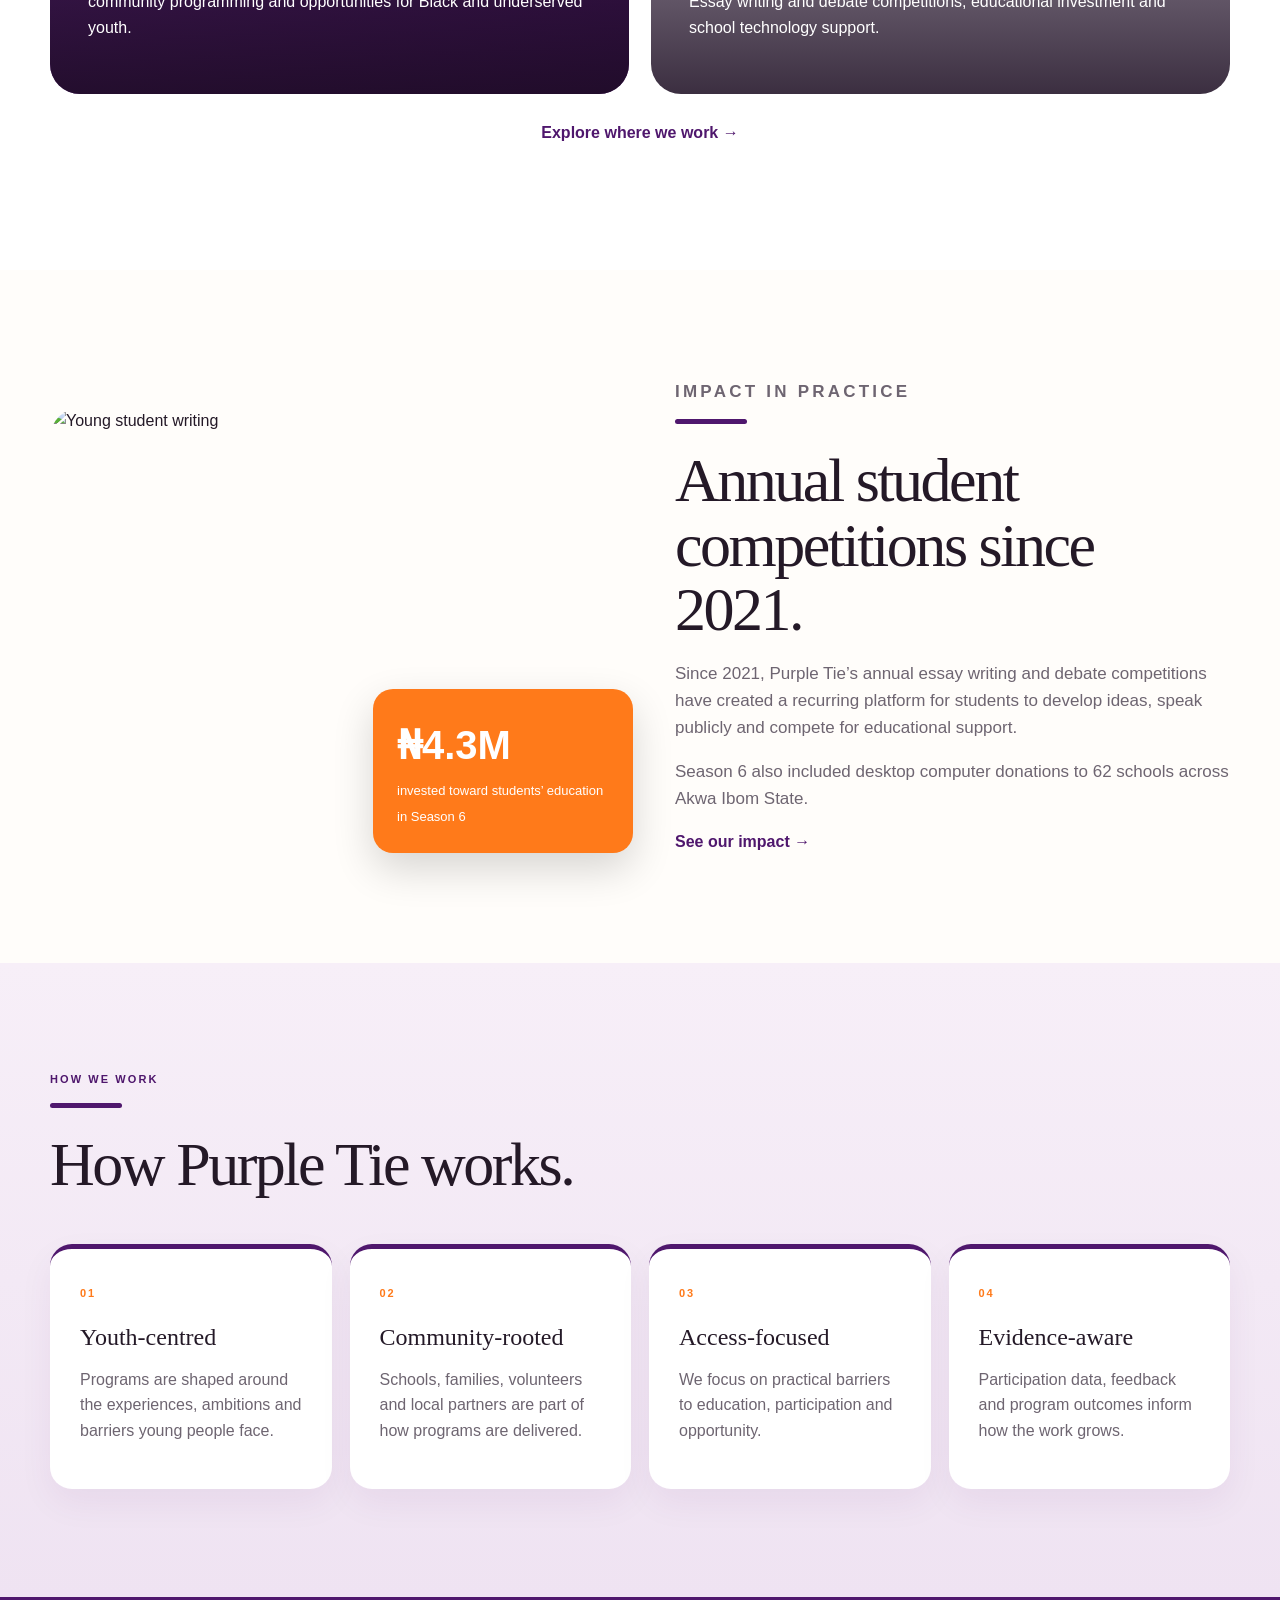
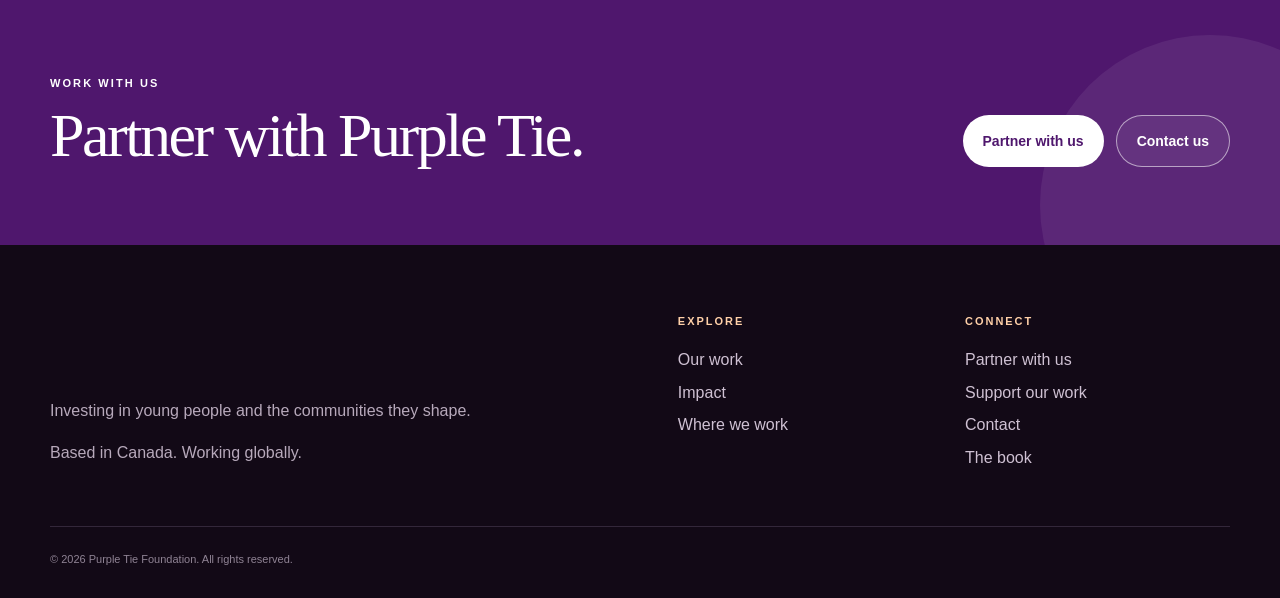
==== commit 3595611e: "Public site copy and navigation audit: index.html" ====
--- a/index.html
+++ b/index.html
@@ -1,15 +1,14 @@
 <!doctype html><html lang="en"><head><meta charset="utf-8"><meta name="viewport" content="width=device-width,initial-scale=1"><title>Purple Tie Foundation</title><meta name="description" content="Purple Tie Foundation invests in young people through education, leadership, well-being and community opportunity in Alberta and Akwa Ibom State, Nigeria."><link rel="stylesheet" href="styles.css"></head><body>
-<header class="site-header"><div class="shell nav-shell"><a class="wordmark" href="index.html" aria-label="Purple Tie Foundation home"><span>Purple Tie Foundation</span></a><button class="menu-toggle" aria-expanded="false" aria-controls="site-nav">Menu</button><nav id="site-nav" class="site-nav"><a href="about.html">About</a><a href="programs.html">Our work</a><a href="impact.html">Impact</a><a href="where-we-work.html">Where we work</a><a href="governance.html">Governance</a><a href="partners.html">Partners</a><a class="nav-button" href="support.html">Support us</a></nav></div></header>
+<header class="site-header"><div class="shell nav-shell"><a class="wordmark" href="index.html" aria-label="Purple Tie Foundation home"><span>Purple Tie Foundation</span></a><button class="menu-toggle" aria-expanded="false" aria-controls="site-nav">Menu</button><nav id="site-nav" class="site-nav"><a href="about.html">About</a><a href="programs.html">Our work</a><a href="impact.html">Impact</a><a href="where-we-work.html">Where we work</a><a href="partners.html">Partners</a><a class="nav-button" href="support.html">Support us</a></nav></div></header>
 <main>
 <section class="hero"><img class="hero-image" src="https://images.squarespace-cdn.com/content/v1/6232d7e2952a2a7e6d6e3859/1778612240533-BHUPZB5WXFE64J3BZ0YS/image-asset.jpeg" alt="Two hands linked by their pinky fingers"><div class="hero-overlay"></div><div class="hero-orb orb-one"></div><div class="hero-orb orb-two"></div><div class="shell hero-content"><p class="kicker light">Purple Tie Foundation</p><div class="accent-line"></div><h1>Investing in young people and the communities they shape.</h1><p class="hero-lede">Education, leadership and opportunity across Alberta and Akwa Ibom State.</p><div class="button-row"><a class="button button-light" href="programs.html">Explore our work</a><a class="button button-outline" href="impact.html">See our impact</a></div></div></section>
 <section class="proof-band"><div class="shell proof-grid"><div><strong>$20,000+</strong><span>Scholarships awarded</span></div><div><strong>21+</strong><span>Schools represented</span></div><div><strong>1,700+</strong><span>Students reached</span></div><div><strong>6</strong><span>Competition seasons</span></div></div></section>
-<section class="section cream-section"><div class="shell"><div class="section-heading split-heading"><div><p class="kicker purple">What we do</p><div class="accent-line purple-line"></div><h2>Programs built around access, leadership and belonging.</h2></div><p>We connect practical opportunities with the confidence, skills and community support young people need to move forward.</p></div><div class="editorial-grid"><article class="editorial-card image-card"><img src="https://images.squarespace-cdn.com/content/v1/6232d7e2952a2a7e6d6e3859/8903e70a-5814-4324-984a-b84e3a9d765e/3c7d9830-f735-4ca2-94e5-3e900692ad27.JPG" alt="Purple Tie scholarship presentation"><div><span>01</span><h3>Education & Opportunity</h3><p>Scholarships, academic competitions and school-based initiatives that expand access to learning and opportunity.</p><a href="programs.html#education">Explore education programs →</a></div></article><article class="editorial-card"><div><span>02</span><h3>Youth Leadership & Community</h3><p>Programs that help young people build confidence, contribute ideas and take meaningful roles in their communities.</p><a href="programs.html#leadership">Explore leadership programs →</a></div></article><article class="editorial-card orange-card"><div><span>03</span><h3>Well-being & Belonging</h3><p>School outreach focused on mental wellness, anti-racism and inclusive communities.</p><a href="programs.html#wellbeing">Explore well-being programs →</a></div></article></div></div></section>
+<section class="section cream-section"><div class="shell"><div class="section-heading split-heading"><div><p class="kicker purple">What we do</p><div class="accent-line purple-line"></div><h2>Education. Leadership. Opportunity.</h2></div><p>We connect practical opportunities with the confidence, skills and community support young people need to move forward.</p></div><div class="editorial-grid"><article class="editorial-card image-card"><img src="https://images.squarespace-cdn.com/content/v1/6232d7e2952a2a7e6d6e3859/8903e70a-5814-4324-984a-b84e3a9d765e/3c7d9830-f735-4ca2-94e5-3e900692ad27.JPG" alt="Purple Tie scholarship presentation"><div><span>01</span><h3>Education & Opportunity</h3><p>Scholarships, academic competitions and school-based initiatives that expand access to learning and opportunity.</p><a href="programs.html#education">Explore education programs →</a></div></article><article class="editorial-card"><div><span>02</span><h3>Youth Leadership & Community</h3><p>Programs that help young people build confidence, contribute ideas and take meaningful roles in their communities.</p><a href="programs.html#leadership">Explore leadership programs →</a></div></article><article class="editorial-card orange-card"><div><span>03</span><h3>Well-being & Belonging</h3><p>School outreach focused on mental wellness, anti-racism and inclusive communities.</p><a href="programs.html#wellbeing">Explore well-being programs →</a></div></article></div></div></section>
 <section class="section purple-wave"><div class="shell featured-initiative"><div><p class="kicker light">Featured initiative</p><div class="accent-line"></div><h2>Purple Tie Change Lab</h2><p>Turning youth ideas into community action. A youth-led program helping young people identify local issues, build evidence, create solutions, act and remain accountable to their communities.</p><div class="framework"><span>NOTICE</span><span>PROVE</span><span>CREATE</span><span>ACT</span><span>ACCOUNT</span></div></div><div class="initiative-card"><p class="micro">Designed for Alberta youth</p><strong>20</strong><p>young people in a paid, hands-on change-making cohort.</p><a href="partners.html">For funders & partners →</a></div></div></section>
-<section class="section where-section"><div class="shell"><div class="section-heading"><p class="kicker purple">Where we work</p><div class="accent-line purple-line"></div><h2>Local roots. International experience.</h2></div><div class="location-panels"><article class="location-panel canada"><div><span>Canada</span><h3>Alberta</h3><p>Rural youth scholarships, school outreach, youth leadership, community programming and opportunities for Black and underserved youth.</p></div></article><article class="location-panel nigeria"><div><span>Nigeria</span><h3>Akwa Ibom State</h3><p>Essay writing and debate competitions, educational investment and school technology support.</p></div></article></div><p class="center-link"><a href="where-we-work.html">Explore where we work →</a></p></div></section>
-<section class="section story-section"><div class="shell story-grid"><div class="story-photo-wrap"><img src="https://images.squarespace-cdn.com/content/v1/6232d7e2952a2a7e6d6e3859/1747883293869-VFDRYQ2UCOYROM2A7HN0/unsplash-image-O5EMzfdxedg.jpg" alt="Young student writing"><div class="story-stat"><strong>₦4.3M</strong><span>invested toward students’ education in Season 6</span></div></div><div><p class="kicker purple">Impact in practice</p><div class="accent-line purple-line"></div><h2>Six seasons of student voices.</h2><p>Since 2021, Purple Tie’s annual essay writing and debate competitions have created a recurring platform for students to develop ideas, speak publicly and compete for educational support.</p><p>Season 6 also included desktop computer donations to 62 schools across Akwa Ibom State.</p><a class="text-link" href="impact.html">See our impact →</a></div></div></section>
-<section class="section soft-section"><div class="shell"><div class="section-heading"><p class="kicker purple">How we work</p><div class="accent-line purple-line"></div><h2>Community-rooted and accountable.</h2></div><div class="approach-grid"><article><span>01</span><h3>Youth-centred</h3><p>Programs are shaped around the experiences, ambitions and barriers young people face.</p></article><article><span>02</span><h3>Community-rooted</h3><p>Schools, families, volunteers and local partners are part of how programs are delivered.</p></article><article><span>03</span><h3>Access-focused</h3><p>We focus on practical barriers to education, participation and opportunity.</p></article><article><span>04</span><h3>Evidence-aware</h3><p>Participation data, feedback and program outcomes inform how the work grows.</p></article></div></div></section>
-<section class="section accountability-section"><div class="shell accountability"><div><p class="kicker light">Governance & accountability</p><div class="accent-line"></div><h2>Built to earn trust.</h2></div><div><p>Purple Tie Foundation is a federally incorporated Canadian nonprofit. As the organization grows, we are strengthening public governance, reporting and accountability systems to support responsible growth.</p><div class="inline-links"><a href="governance.html">Governance & accountability →</a><a href="partners.html">For funders & partners →</a></div></div></div></section>
-<section class="cta-section"><div class="shell cta-inner"><div><p class="kicker light">Work with us</p><h2>Build the next opportunity with Purple Tie.</h2></div><div class="button-row"><a class="button button-light" href="partners.html">Partner with us</a><a class="button button-outline" href="contact.html">Contact us</a></div></div></section>
+<section class="section where-section"><div class="shell"><div class="section-heading"><p class="kicker purple">Where we work</p><div class="accent-line purple-line"></div><h2>Alberta and Akwa Ibom State.</h2></div><div class="location-panels"><article class="location-panel canada"><div><span>Canada</span><h3>Alberta</h3><p>Rural youth scholarships, school outreach, youth leadership, community programming and opportunities for Black and underserved youth.</p></div></article><article class="location-panel nigeria"><div><span>Nigeria</span><h3>Akwa Ibom State</h3><p>Essay writing and debate competitions, educational investment and school technology support.</p></div></article></div><p class="center-link"><a href="where-we-work.html">Explore where we work →</a></p></div></section>
+<section class="section story-section"><div class="shell story-grid"><div class="story-photo-wrap"><img src="https://images.squarespace-cdn.com/content/v1/6232d7e2952a2a7e6d6e3859/1747883293869-VFDRYQ2UCOYROM2A7HN0/unsplash-image-O5EMzfdxedg.jpg" alt="Young student writing"><div class="story-stat"><strong>₦4.3M</strong><span>invested toward students’ education in Season 6</span></div></div><div><p class="kicker purple">Impact in practice</p><div class="accent-line purple-line"></div><h2>Annual student competitions since 2021.</h2><p>Since 2021, Purple Tie’s annual essay writing and debate competitions have created a recurring platform for students to develop ideas, speak publicly and compete for educational support.</p><p>Season 6 also included desktop computer donations to 62 schools across Akwa Ibom State.</p><a class="text-link" href="impact.html">See our impact →</a></div></div></section>
+<section class="section soft-section"><div class="shell"><div class="section-heading"><p class="kicker purple">How we work</p><div class="accent-line purple-line"></div><h2>How Purple Tie works.</h2></div><div class="approach-grid"><article><span>01</span><h3>Youth-centred</h3><p>Programs are shaped around the experiences, ambitions and barriers young people face.</p></article><article><span>02</span><h3>Community-rooted</h3><p>Schools, families, volunteers and local partners are part of how programs are delivered.</p></article><article><span>03</span><h3>Access-focused</h3><p>We focus on practical barriers to education, participation and opportunity.</p></article><article><span>04</span><h3>Evidence-aware</h3><p>Participation data, feedback and program outcomes inform how the work grows.</p></article></div></div></section>
+<section class="cta-section"><div class="shell cta-inner"><div><p class="kicker light">Work with us</p><h2>Partner with Purple Tie.</h2></div><div class="button-row"><a class="button button-light" href="partners.html">Partner with us</a><a class="button button-outline" href="contact.html">Contact us</a></div></div></section>
 </main>
-<footer class="site-footer"><div class="shell footer-grid"><div><a class="footer-logo" href="index.html" aria-label="Purple Tie Foundation home"><span>Purple Tie Foundation</span></a><p>Investing in young people and the communities they shape.</p><p class="muted-light">Based in Canada. Working globally.</p></div><div><h2>Explore</h2><a href="programs.html">Our work</a><a href="impact.html">Impact</a><a href="where-we-work.html">Where we work</a><a href="governance.html">Governance</a></div><div><h2>Connect</h2><a href="partners.html">Partner with us</a><a href="support.html">Support our work</a><a href="contact.html">Contact</a><a href="book.html">The book</a></div></div><div class="shell footer-bottom">© 2026 Purple Tie Foundation. All rights reserved.</div></footer>
+<footer class="site-footer"><div class="shell footer-grid"><div><a class="footer-logo" href="index.html" aria-label="Purple Tie Foundation home"><span>Purple Tie Foundation</span></a><p>Investing in young people and the communities they shape.</p><p class="muted-light">Based in Canada. Working globally.</p></div><div><h2>Explore</h2><a href="programs.html">Our work</a><a href="impact.html">Impact</a><a href="where-we-work.html">Where we work</a></div><div><h2>Connect</h2><a href="partners.html">Partner with us</a><a href="support.html">Support our work</a><a href="contact.html">Contact</a><a href="book.html">The book</a></div></div><div class="shell footer-bottom">© 2026 Purple Tie Foundation. All rights reserved.</div></footer>
 <script src="script.js"></script></body></html>
--- a/styles.css
+++ b/styles.css
@@ -1 +1,19 @@
-:root{--purple:#5b197f;--purple-deep:#351044;--purple-light:#e8d8ef;--ink:#171519;--muted:#665f69;--paper:#fff;--soft:#f6f3f7;--line:#e4dde7;--dark:#18121b;--max:1180px}*{box-sizing:border-box}html{scroll-behavior:smooth}body{margin:0;font-family:Inter,ui-sans-serif,-apple-system,BlinkMacSystemFont,"Segoe UI",sans-serif;color:var(--ink);background:var(--paper);line-height:1.62}img{max-width:100%;display:block}a{color:inherit}.shell{width:min(var(--max),calc(100% - 48px));margin:auto}.site-header{position:sticky;top:0;z-index:30;background:rgba(255,255,255,.96);border-bottom:1px solid rgba(23,21,25,.08);backdrop-filter:blur(14px)}.nav-shell{min-height:76px;display:flex;align-items:center;justify-content:space-between;gap:28px}.wordmark{display:grid;text-decoration:none;line-height:.95;letter-spacing:.02em}.wordmark-main{font-size:18px;font-weight:900;color:var(--purple)}.wordmark-sub{font-size:9px;letter-spacing:.28em;margin-top:7px}.site-nav{display:flex;align-items:center;gap:22px}.site-nav a{text-decoration:none;font-size:13px;font-weight:750}.site-nav a:hover{color:var(--purple)}.nav-button{padding:10px 15px;border-radius:999px;background:var(--purple);color:#fff!important}.menu-toggle{display:none;border:1px solid var(--line);background:#fff;padding:9px 13px;border-radius:999px;font-weight:700}.hero{min-height:700px;position:relative;display:flex;align-items:flex-end;overflow:hidden}.hero-image{position:absolute;inset:0;width:100%;height:100%;object-fit:cover}.hero-overlay{position:absolute;inset:0;background:linear-gradient(90deg,rgba(15,10,17,.82),rgba(15,10,17,.52) 50%,rgba(15,10,17,.08)),linear-gradient(0deg,rgba(15,10,17,.46),transparent 55%)}.hero-content{position:relative;color:#fff;padding:118px 0 90px}.hero h1,.page-hero h1{font-family:Georgia,"Times New Roman",serif;font-weight:500;letter-spacing:-.045em;line-height:1.02}.hero h1{font-size:clamp(50px,7.4vw,88px);max-width:960px;margin:0 0 24px}.hero-lede{font-size:20px;max-width:760px;color:#eee4f1}.kicker{font-size:11px;text-transform:uppercase;letter-spacing:.18em;font-weight:900;margin:0 0 16px}.purple{color:var(--purple)}.light{color:#fff}.lilac{color:#d8b9e7}.button-row{display:flex;gap:12px;flex-wrap:wrap;margin-top:30px}.button{display:inline-flex;align-items:center;justify-content:center;text-decoration:none;border-radius:999px;padding:13px 19px;font-size:14px;font-weight:800}.button-light{background:#fff;color:var(--dark)}.button-outline{border:1px solid rgba(255,255,255,.5);color:#fff;background:rgba(255,255,255,.05)}.button-purple{background:var(--purple);color:#fff}.button-dark-outline{border:1px solid var(--line);color:var(--ink)}.proof-band{background:var(--dark);color:#fff;padding:30px 0}.proof-grid{display:grid;grid-template-columns:repeat(4,1fr);gap:22px}.proof-grid div{display:grid}.proof-grid strong{font-size:30px;letter-spacing:-.03em}.proof-grid span{font-size:12px;color:#c8becb}.section{padding:104px 0}.compact-section{padding:78px 0}.soft-section{background:var(--soft)}.dark-section{background:var(--dark);color:#fff}.section-heading{max-width:810px;margin-bottom:45px}.section-heading h2,.two-col h2,.location-feature h2,.cta-inner h2,.program-detail h2,.contact-card h2{font-family:Georgia,"Times New Roman",serif;font-size:clamp(36px,5vw,58px);font-weight:500;letter-spacing:-.04em;line-height:1.06;margin:0 0 18px}.split-heading{max-width:none;display:grid;grid-template-columns:1.2fr .8fr;gap:80px;align-items:end}.split-heading>p{font-size:18px;color:var(--muted);margin:0}.pillar-grid{display:grid;grid-template-columns:repeat(3,1fr);gap:18px}.pillar{padding:30px;border-top:3px solid var(--purple);background:var(--soft);min-height:310px}.pillar>span,.partner-grid>article>span{font-weight:900;color:var(--purple);font-size:12px}.pillar h3,.approach-grid h3,.location-cards h3,.history-grid h3,.people-grid h3,.support-grid h2,.contact-topics h3{font-family:Georgia,"Times New Roman",serif;font-weight:500;font-size:27px;line-height:1.1;margin:32px 0 14px}.pillar p{color:var(--muted)}.pillar a,.text-link,.inline-links a{font-weight:800;color:var(--purple);text-decoration:none}.location-feature{display:grid;grid-template-columns:1fr 1fr;gap:78px;align-items:center}.location-feature>div:first-child p:not(.kicker){color:#d5ccd8}.location-cards{display:grid;gap:14px}.location-cards article{padding:27px;border:1px solid #403745;background:#211a24}.location-cards span{font-size:11px;text-transform:uppercase;letter-spacing:.16em;color:#bfaac8}.location-cards h3{margin:8px 0 10px;color:#fff}.location-cards p{margin:0;color:#cfc5d2}.light-link{color:#e1c3ee}.story-grid{display:grid;grid-template-columns:1fr .9fr;gap:72px;align-items:center}.story-grid img{width:100%;aspect-ratio:4/3;object-fit:cover}.story-grid p{font-size:17px;color:var(--muted)}.approach-grid{display:grid;grid-template-columns:repeat(4,1fr);gap:28px}.approach-grid article{border-top:1px solid var(--ink);padding-top:18px}.approach-grid h3{font-size:23px;margin:0 0 12px}.approach-grid p{color:var(--muted)}.accountability{display:grid;grid-template-columns:.8fr 1.2fr;gap:70px;align-items:start}.inline-links{display:flex;gap:24px;flex-wrap:wrap;margin-top:24px}.cta-section{background:var(--purple);color:#fff;padding:72px 0}.cta-inner{display:flex;justify-content:space-between;gap:40px;align-items:end}.cta-inner h2{max-width:760px;margin-bottom:0}.page-hero{padding:130px 0 90px;border-bottom:1px solid var(--line);background:linear-gradient(180deg,#fff 0%,#fbf8fc 100%)}.page-hero h1{font-size:clamp(52px,7.5vw,86px);max-width:1020px;margin:0 0 28px}.page-lede{font-size:20px;max-width:780px;color:var(--muted)}.two-col{display:grid;grid-template-columns:.85fr 1.15fr;gap:90px}.two-col>div:last-child>p:first-child{margin-top:0}.two-col p{font-size:17px;color:var(--muted)}.timeline-story{border-top:1px solid var(--line)}.timeline-story article{display:grid;grid-template-columns:150px 1fr;gap:50px;padding:26px 0;border-bottom:1px solid var(--line)}.timeline-story span{font-size:24px;font-weight:900;color:var(--purple)}.timeline-story p{margin:0}.people-grid{display:grid;grid-template-columns:repeat(5,1fr);gap:14px}.people-grid article{background:var(--soft);padding:24px;border-top:3px solid var(--purple)}.people-grid h3{font-size:21px;margin:0 0 8px}.people-grid p{margin:0;color:var(--muted)}.program-detail{display:grid;grid-template-columns:100px 1fr;gap:46px}.program-number{font-size:48px;font-weight:300;color:var(--purple)}.lilac-text{color:#d8b9e7}.detail-grid{display:grid;grid-template-columns:1fr 1fr;gap:28px;margin-top:42px}.detail-grid article{border-top:1px solid currentColor;padding-top:20px}.detail-grid h3{font-family:Georgia,"Times New Roman",serif;font-size:27px;font-weight:500;margin:0 0 12px}.detail-grid p{color:var(--muted)}.dark-section .detail-grid p{color:#cfc5d2}.history-grid{display:grid;grid-template-columns:repeat(3,1fr);gap:16px}.history-grid article{background:#fff;border:1px solid var(--line);padding:24px}.history-grid span{color:var(--purple);font-weight:900}.history-grid h3{font-size:21px;margin:10px 0}.quote-grid{display:grid;grid-template-columns:1fr 1fr;gap:24px}.quote-grid blockquote{margin:0;background:var(--soft);padding:34px;font-family:Georgia,"Times New Roman",serif;font-size:23px}.quote-grid cite{display:block;margin-top:18px;font-family:Inter,sans-serif;font-size:12px;font-style:normal;color:var(--muted)}.geography-grid{display:grid;grid-template-columns:1fr 1fr;gap:18px}.geography-grid article{padding:40px;border:1px solid var(--line)}.geography-grid h2{font-family:Georgia,"Times New Roman",serif;font-size:48px;font-weight:500;margin:0 0 20px}.geo-dark{background:var(--dark);color:#fff;border:none!important}.geo-dark p,.geo-dark li{color:#d0c6d3}.clean-list{padding-left:18px}.clean-list li{margin:10px 0;color:var(--muted)}.fact-grid{display:grid;grid-template-columns:repeat(3,1fr);gap:16px}.fact-grid article{padding:30px;background:var(--soft);border-top:3px solid var(--purple)}.fact-grid span{font-size:11px;text-transform:uppercase;letter-spacing:.15em;color:var(--purple);font-weight:900}.fact-grid h3{font-family:Georgia,"Times New Roman",serif;font-size:26px;font-weight:500;margin:20px 0 10px}.people-list p,.priority-list p{display:grid;grid-template-columns:180px 1fr;gap:30px;border-bottom:1px solid var(--line);padding:16px 0;margin:0!important}.people-list span,.priority-list span{color:var(--muted)}.report-placeholder{border:1px dashed #bcaec2;padding:30px;display:grid;gap:8px;max-width:700px}.report-placeholder span{color:var(--muted)}.partner-grid,.support-grid,.contact-topics{display:grid;grid-template-columns:repeat(3,1fr);gap:18px}.partner-grid article,.support-grid article,.contact-topics article{padding:30px;background:var(--soft);border-top:3px solid var(--purple)}.partner-grid h3{font-family:Georgia,"Times New Roman",serif;font-size:27px;font-weight:500;margin:32px 0 14px}.support-grid h2{font-size:32px}.contact-card{display:flex;align-items:end;justify-content:space-between;gap:40px;padding:42px;background:var(--soft);border-left:4px solid var(--purple)}.contact-card h2{font-size:clamp(28px,4vw,44px);margin-bottom:10px}.book-cover-placeholder{aspect-ratio:3/4;max-width:390px;background:linear-gradient(145deg,#6a218e,#28122f);color:#fff;display:grid;place-items:center;text-align:center;padding:40px;font-family:Georgia,"Times New Roman",serif;font-size:38px;line-height:1.1;box-shadow:0 25px 70px rgba(31,13,39,.2)}.book-cover-placeholder span{font-size:16px}.site-footer{background:#100d12;color:#fff;padding:64px 0 28px}.footer-grid{display:grid;grid-template-columns:1.5fr .6fr .7fr;gap:60px}.footer-wordmark{font-weight:900;letter-spacing:.04em;color:#d8b9e7}.footer-grid h2{font-size:11px;text-transform:uppercase;letter-spacing:.18em;margin:0 0 16px}.footer-grid a{display:block;text-decoration:none;color:#c9c0cc;margin:7px 0}.muted-light,.footer-grid p{color:#a99fac}.footer-bottom{border-top:1px solid #2c2630;margin-top:44px;padding-top:24px;font-size:11px;color:#8b828f}@media(max-width:950px){.menu-toggle{display:block}.site-nav{display:none;position:absolute;top:76px;left:0;right:0;background:#fff;padding:20px 24px;flex-direction:column;align-items:stretch;border-bottom:1px solid var(--line)}.site-nav.open{display:flex}.hero{min-height:640px}.proof-grid{grid-template-columns:1fr 1fr}.pillar-grid,.approach-grid{grid-template-columns:1fr 1fr}.split-heading,.location-feature,.story-grid,.accountability,.two-col,.geography-grid{grid-template-columns:1fr;gap:42px}.people-grid{grid-template-columns:repeat(2,1fr)}.history-grid{grid-template-columns:1fr 1fr}.partner-grid,.support-grid,.contact-topics{grid-template-columns:1fr}.footer-grid{grid-template-columns:1fr 1fr}.footer-grid>div:first-child{grid-column:1/-1}}@media(max-width:640px){.shell{width:min(var(--max),calc(100% - 30px))}.hero{min-height:600px}.hero-content{padding:78px 0 54px}.hero-overlay{background:linear-gradient(0deg,rgba(15,10,17,.82),rgba(15,10,17,.18))}.section{padding:76px 0}.proof-grid{grid-template-columns:1fr 1fr}.pillar-grid,.approach-grid,.detail-grid,.quote-grid,.history-grid,.people-grid,.fact-grid{grid-template-columns:1fr}.program-detail{grid-template-columns:1fr;gap:10px}.program-number{font-size:30px}.timeline-story article{grid-template-columns:1fr;gap:4px}.contact-card,.cta-inner{display:block}.contact-card .button,.cta-inner .button-row,.cta-inner>a{margin-top:24px}.people-list p,.priority-list p{grid-template-columns:1fr;gap:4px}.footer-grid{grid-template-columns:1fr}.footer-grid>div:first-child{grid-column:auto}}+:root{--purple:#4f176d;--purple2:#6d2c91;--purple3:#8f55ad;--cream:#fbf5ea;--paper:#fffdfa;--orange:#ff7a1a;--ink:#241927;--muted:#6e6571;--soft:#f3ebf5;--line:#e2d5e7;--dark:#1c1022;--max:1180px}
+*{box-sizing:border-box}html{scroll-behavior:smooth}body{margin:0;font-family:Inter,ui-sans-serif,-apple-system,BlinkMacSystemFont,"Segoe UI",sans-serif;background:var(--paper);color:var(--ink);line-height:1.6}img{max-width:100%;display:block}a{color:inherit}.shell{width:min(var(--max),calc(100% - 48px));margin:auto}
+.site-header{position:sticky;top:0;z-index:50;background:rgba(79,23,109,.96);backdrop-filter:blur(14px);border-bottom:1px solid rgba(255,255,255,.12)}.nav-shell{min-height:88px;display:flex;align-items:center;justify-content:space-between;gap:28px}.wordmark,.footer-logo{display:block;width:220px;height:62px;background-image:url("[data-uri]");background-size:contain;background-position:left center;background-repeat:no-repeat;text-decoration:none}.wordmark span,.footer-logo span{position:absolute;left:-9999px}.site-nav{display:flex;align-items:center;gap:20px}.site-nav a{text-decoration:none;color:#f9f2fb;font-size:13px;font-weight:750}.site-nav a:hover{color:#ffd6b3}.nav-button{padding:11px 17px;border-radius:999px;background:var(--orange);color:#fff!important}.menu-toggle{display:none;border:1px solid rgba(255,255,255,.28);background:transparent;color:#fff;padding:9px 13px;border-radius:999px;font-weight:700}
+.hero{min-height:760px;position:relative;display:flex;align-items:flex-end;overflow:hidden;background:var(--purple)}.hero-image{position:absolute;inset:0;width:100%;height:100%;object-fit:cover}.hero-overlay{position:absolute;inset:0;background:linear-gradient(90deg,rgba(36,8,51,.88),rgba(79,23,109,.69) 52%,rgba(79,23,109,.15)),linear-gradient(0deg,rgba(25,10,31,.48),transparent 52%)}.hero-orb{position:absolute;border-radius:50%;background:rgba(255,255,255,.07);filter:blur(.2px)}.orb-one{width:420px;height:420px;right:-90px;top:70px}.orb-two{width:240px;height:240px;right:260px;bottom:-90px}.hero-content{position:relative;color:#fff;padding:140px 0 100px;z-index:2}.hero h1,.page-hero h1{font-family:Georgia,"Times New Roman",serif;font-weight:500;letter-spacing:-.045em;line-height:1.01}.hero h1{font-size:clamp(54px,7.7vw,92px);max-width:980px;margin:0 0 24px}.hero-lede{font-size:22px;max-width:700px;color:#f2e7f4}.kicker{font-size:11px;text-transform:uppercase;letter-spacing:.19em;font-weight:900;margin:0 0 10px}.light{color:#fff}.purple{color:var(--purple)}.lilac{color:#e1c6ec}.accent-line{width:72px;height:5px;background:var(--orange);border-radius:99px;margin:14px 0 24px}.purple-line{background:var(--purple)}.button-row{display:flex;gap:12px;flex-wrap:wrap;margin-top:30px}.button{display:inline-flex;align-items:center;justify-content:center;text-decoration:none;border-radius:999px;padding:14px 20px;font-size:14px;font-weight:850}.button-light{background:#fff;color:var(--purple)}.button-outline{border:1px solid rgba(255,255,255,.55);color:#fff;background:rgba(255,255,255,.06)}.button-purple{background:var(--purple);color:#fff}.button-dark-outline{border:1px solid var(--line);color:var(--ink)}
+.proof-band{background:var(--orange);color:#fff;padding:28px 0}.proof-grid{display:grid;grid-template-columns:repeat(4,1fr);gap:22px}.proof-grid div{display:grid}.proof-grid strong{font-size:34px;letter-spacing:-.03em}.proof-grid span{font-size:12px;font-weight:750}
+.section{padding:108px 0}.cream-section{background:var(--cream)}.soft-section{background:linear-gradient(180deg,#f7eff8 0%,#efe3f2 100%)}.where-section{background:#fff}.story-section{background:var(--paper)}.accountability-section{background:var(--dark);color:#fff}.section-heading{max-width:850px;margin-bottom:48px}.section-heading h2,.featured-initiative h2,.story-grid h2,.accountability h2,.cta-inner h2,.two-col h2,.program-detail h2,.contact-card h2{font-family:Georgia,"Times New Roman",serif;font-size:clamp(38px,5vw,62px);font-weight:500;letter-spacing:-.04em;line-height:1.04;margin:0 0 18px}.split-heading{max-width:none;display:grid;grid-template-columns:1.15fr .85fr;gap:80px;align-items:end}.split-heading>p{font-size:18px;color:var(--muted);margin:0}
+.editorial-grid{display:grid;grid-template-columns:1.15fr .85fr;grid-template-rows:auto auto;gap:22px}.editorial-card{background:#fff;border-radius:26px;overflow:hidden;box-shadow:0 16px 50px rgba(79,23,109,.08)}.editorial-card>div{padding:34px}.editorial-card span,.approach-grid span{font-size:11px;font-weight:900;letter-spacing:.16em;color:var(--orange)}.editorial-card h3,.approach-grid h3,.location-panel h3{font-family:Georgia,"Times New Roman",serif;font-weight:500;font-size:30px;line-height:1.08;margin:20px 0 14px}.editorial-card p{color:var(--muted)}.editorial-card a{font-weight:800;color:var(--purple);text-decoration:none}.image-card{grid-row:1/3}.image-card img{width:100%;height:360px;object-fit:cover}.orange-card{background:var(--purple);color:#fff}.orange-card p{color:#eadff0}.orange-card a{color:#ffd2aa}
+.purple-wave{position:relative;overflow:hidden;background:linear-gradient(135deg,#381046 0%,#5a1c75 55%,#7f3ca0 100%);color:#fff}.purple-wave:before{content:"";position:absolute;width:720px;height:720px;border-radius:50%;background:rgba(255,255,255,.06);right:-260px;top:-280px}.featured-initiative{display:grid;grid-template-columns:1.25fr .75fr;gap:70px;position:relative;z-index:2}.featured-initiative>div:first-child>p:not(.kicker){font-size:19px;color:#f0e5f3;max-width:760px}.framework{display:flex;gap:10px;flex-wrap:wrap;margin-top:34px}.framework span{padding:11px 15px;border-radius:999px;background:#fff;color:var(--purple);font-size:12px;font-weight:900;letter-spacing:.08em}.initiative-card{background:var(--cream);color:var(--ink);padding:38px;border-radius:28px;align-self:center;box-shadow:0 22px 60px rgba(0,0,0,.14)}.initiative-card .micro{text-transform:uppercase;letter-spacing:.16em;font-size:11px;color:var(--purple);font-weight:900}.initiative-card strong{display:block;font-size:88px;line-height:1;color:var(--purple);font-family:Georgia,serif}.initiative-card a{font-weight:850;color:var(--purple);text-decoration:none}
+.location-panels{display:grid;grid-template-columns:1fr 1fr;gap:22px}.location-panel{min-height:420px;border-radius:30px;overflow:hidden;position:relative;display:flex;align-items:end;background-size:cover;background-position:center}.location-panel:before{content:"";position:absolute;inset:0;background:linear-gradient(0deg,rgba(25,10,31,.85),rgba(79,23,109,.16))}.location-panel>div{position:relative;padding:38px;color:#fff}.location-panel span{font-size:11px;text-transform:uppercase;letter-spacing:.17em;color:#ffd2aa;font-weight:900}.location-panel h3{font-size:48px;margin:10px 0}.location-panel p{max-width:500px}.canada{background-image:linear-gradient(135deg,#6d2c91,#4f176d)}.nigeria{background-image:url("https://images.squarespace-cdn.com/content/v1/6232d7e2952a2a7e6d6e3859/1747883293869-VFDRYQ2UCOYROM2A7HN0/unsplash-image-O5EMzfdxedg.jpg")}.center-link{text-align:center;margin-top:26px}.center-link a,.text-link,.inline-links a{font-weight:850;color:var(--purple);text-decoration:none}
+.story-grid{display:grid;grid-template-columns:1fr 1fr;gap:70px;align-items:center}.story-photo-wrap{position:relative}.story-photo-wrap>img{width:100%;aspect-ratio:4/3;object-fit:cover;border-radius:30px}.story-stat{position:absolute;right:-28px;bottom:-28px;width:260px;background:var(--orange);color:#fff;padding:24px;border-radius:20px;box-shadow:0 16px 40px rgba(0,0,0,.16)}.story-stat strong{display:block;font-size:40px}.story-stat span{font-size:13px}.story-grid p{font-size:17px;color:var(--muted)}
+.approach-grid{display:grid;grid-template-columns:repeat(4,1fr);gap:18px}.approach-grid article{background:#fff;padding:30px;border-radius:22px;border-top:5px solid var(--purple);box-shadow:0 14px 35px rgba(79,23,109,.06)}.approach-grid h3{font-size:24px}.approach-grid p{color:var(--muted)}
+.accountability{display:grid;grid-template-columns:.85fr 1.15fr;gap:80px;align-items:start}.accountability>div:last-child p{font-size:18px;color:#d8ccd9}.inline-links{display:flex;gap:24px;flex-wrap:wrap;margin-top:24px}.inline-links a{color:#ffd1a8}
+.cta-section{background:var(--purple);color:#fff;padding:78px 0;position:relative;overflow:hidden}.cta-section:after{content:"";position:absolute;width:340px;height:340px;border-radius:50%;background:rgba(255,255,255,.07);right:-100px;bottom:-130px}.cta-inner{position:relative;z-index:2;display:flex;justify-content:space-between;gap:40px;align-items:end}.cta-inner h2{max-width:760px;margin-bottom:0}
+.page-hero{padding:140px 0 96px;background:linear-gradient(135deg,#f7eff8 0%,#fbf5ea 100%);border-bottom:1px solid var(--line)}.page-hero h1{font-size:clamp(54px,7.5vw,88px);max-width:1060px;margin:0 0 28px;color:var(--purple)}.page-lede{font-size:20px;max-width:800px;color:var(--muted)}.two-col{display:grid;grid-template-columns:.85fr 1.15fr;gap:90px}.two-col p{font-size:17px;color:var(--muted)}.timeline-story{border-top:1px solid var(--line)}.timeline-story article{display:grid;grid-template-columns:150px 1fr;gap:50px;padding:26px 0;border-bottom:1px solid var(--line)}.timeline-story span{font-size:24px;font-weight:900;color:var(--purple)}
+.people-grid,.fact-grid,.partner-grid,.support-grid,.contact-topics{display:grid;grid-template-columns:repeat(3,1fr);gap:18px}.people-grid{grid-template-columns:repeat(5,1fr)}.people-grid article,.fact-grid article,.partner-grid article,.support-grid article,.contact-topics article{background:var(--cream);padding:28px;border-radius:20px;border-top:4px solid var(--orange)}.people-grid h3,.partner-grid h3,.support-grid h2,.contact-topics h3,.fact-grid h3{font-family:Georgia,"Times New Roman",serif;font-weight:500;color:var(--purple)}.program-detail{display:grid;grid-template-columns:100px 1fr;gap:46px}.program-number{font-size:48px;font-weight:300;color:var(--orange)}.detail-grid{display:grid;grid-template-columns:1fr 1fr;gap:28px;margin-top:42px}.detail-grid article{padding:24px;background:var(--cream);border-radius:20px}.detail-grid h3{font-family:Georgia,"Times New Roman",serif;font-size:27px;font-weight:500;color:var(--purple);margin-top:0}.history-grid{display:grid;grid-template-columns:repeat(3,1fr);gap:16px}.history-grid article{background:var(--cream);padding:24px;border-radius:18px;border-top:4px solid var(--orange)}.history-grid span{color:var(--purple);font-weight:900}.quote-grid{display:grid;grid-template-columns:1fr 1fr;gap:24px}.quote-grid blockquote{margin:0;background:var(--purple);color:#fff;padding:34px;border-radius:24px;font-family:Georgia,serif;font-size:23px}.quote-grid cite{display:block;margin-top:18px;font-family:Inter,sans-serif;font-size:12px;font-style:normal;color:#e5d5ea}
+.geography-grid{display:grid;grid-template-columns:1fr 1fr;gap:20px}.geography-grid article{padding:40px;background:var(--cream);border-radius:24px}.geo-dark{background:var(--purple)!important;color:#fff}.geo-dark p,.geo-dark li{color:#eee1f1}.clean-list{padding-left:18px}.clean-list li{margin:10px 0}.people-list p,.priority-list p{display:grid;grid-template-columns:180px 1fr;gap:30px;border-bottom:1px solid var(--line);padding:16px 0;margin:0!important}.report-placeholder{border:1px dashed #bcaec2;padding:30px;border-radius:18px;display:grid;gap:8px;max-width:700px}.contact-card{display:flex;align-items:end;justify-content:space-between;gap:40px;padding:42px;background:var(--cream);border-left:6px solid var(--orange);border-radius:22px}.book-cover-placeholder{aspect-ratio:3/4;max-width:390px;background:linear-gradient(145deg,#6a218e,#28122f);color:#fff;display:grid;place-items:center;text-align:center;padding:40px;font-family:Georgia,serif;font-size:38px;box-shadow:0 25px 70px rgba(31,13,39,.2)}
+.site-footer{background:#120916;color:#fff;padding:68px 0 30px}.footer-grid{display:grid;grid-template-columns:1.5fr .6fr .7fr;gap:60px}.footer-grid h2{font-size:11px;text-transform:uppercase;letter-spacing:.18em;margin:0 0 16px;color:#ffd0a8}.footer-grid a{display:block;text-decoration:none;color:#cfc1d3;margin:7px 0}.footer-grid p{color:#b7a9bb}.footer-logo{margin-bottom:16px}.footer-bottom{border-top:1px solid #33273a;margin-top:44px;padding-top:24px;font-size:11px;color:#8f8394}
+@media(max-width:950px){.menu-toggle{display:block}.site-nav{display:none;position:absolute;top:88px;left:0;right:0;background:var(--purple);padding:20px 24px;flex-direction:column;align-items:stretch;border-bottom:1px solid rgba(255,255,255,.12)}.site-nav.open{display:flex}.hero{min-height:670px}.proof-grid{grid-template-columns:1fr 1fr}.split-heading,.featured-initiative,.story-grid,.accountability,.two-col,.geography-grid{grid-template-columns:1fr;gap:44px}.editorial-grid{grid-template-columns:1fr}.image-card{grid-row:auto}.location-panels{grid-template-columns:1fr}.approach-grid{grid-template-columns:1fr 1fr}.people-grid{grid-template-columns:repeat(2,1fr)}.history-grid{grid-template-columns:1fr 1fr}.footer-grid{grid-template-columns:1fr 1fr}.footer-grid>div:first-child{grid-column:1/-1}.story-stat{right:20px}}
+@media(max-width:640px){.shell{width:min(var(--max),calc(100% - 30px))}.wordmark{width:180px;height:54px}.hero{min-height:620px}.hero-content{padding:90px 0 60px}.hero-overlay{background:linear-gradient(0deg,rgba(40,10,52,.88),rgba(79,23,109,.35))}.section{padding:76px 0}.proof-grid{grid-template-columns:1fr 1fr}.approach-grid,.detail-grid,.quote-grid,.history-grid,.people-grid,.fact-grid,.partner-grid,.support-grid,.contact-topics{grid-template-columns:1fr}.program-detail{grid-template-columns:1fr}.story-stat{position:static;width:auto;margin-top:14px}.contact-card,.cta-inner{display:block}.footer-grid{grid-template-columns:1fr}.footer-grid>div:first-child{grid-column:auto}}
